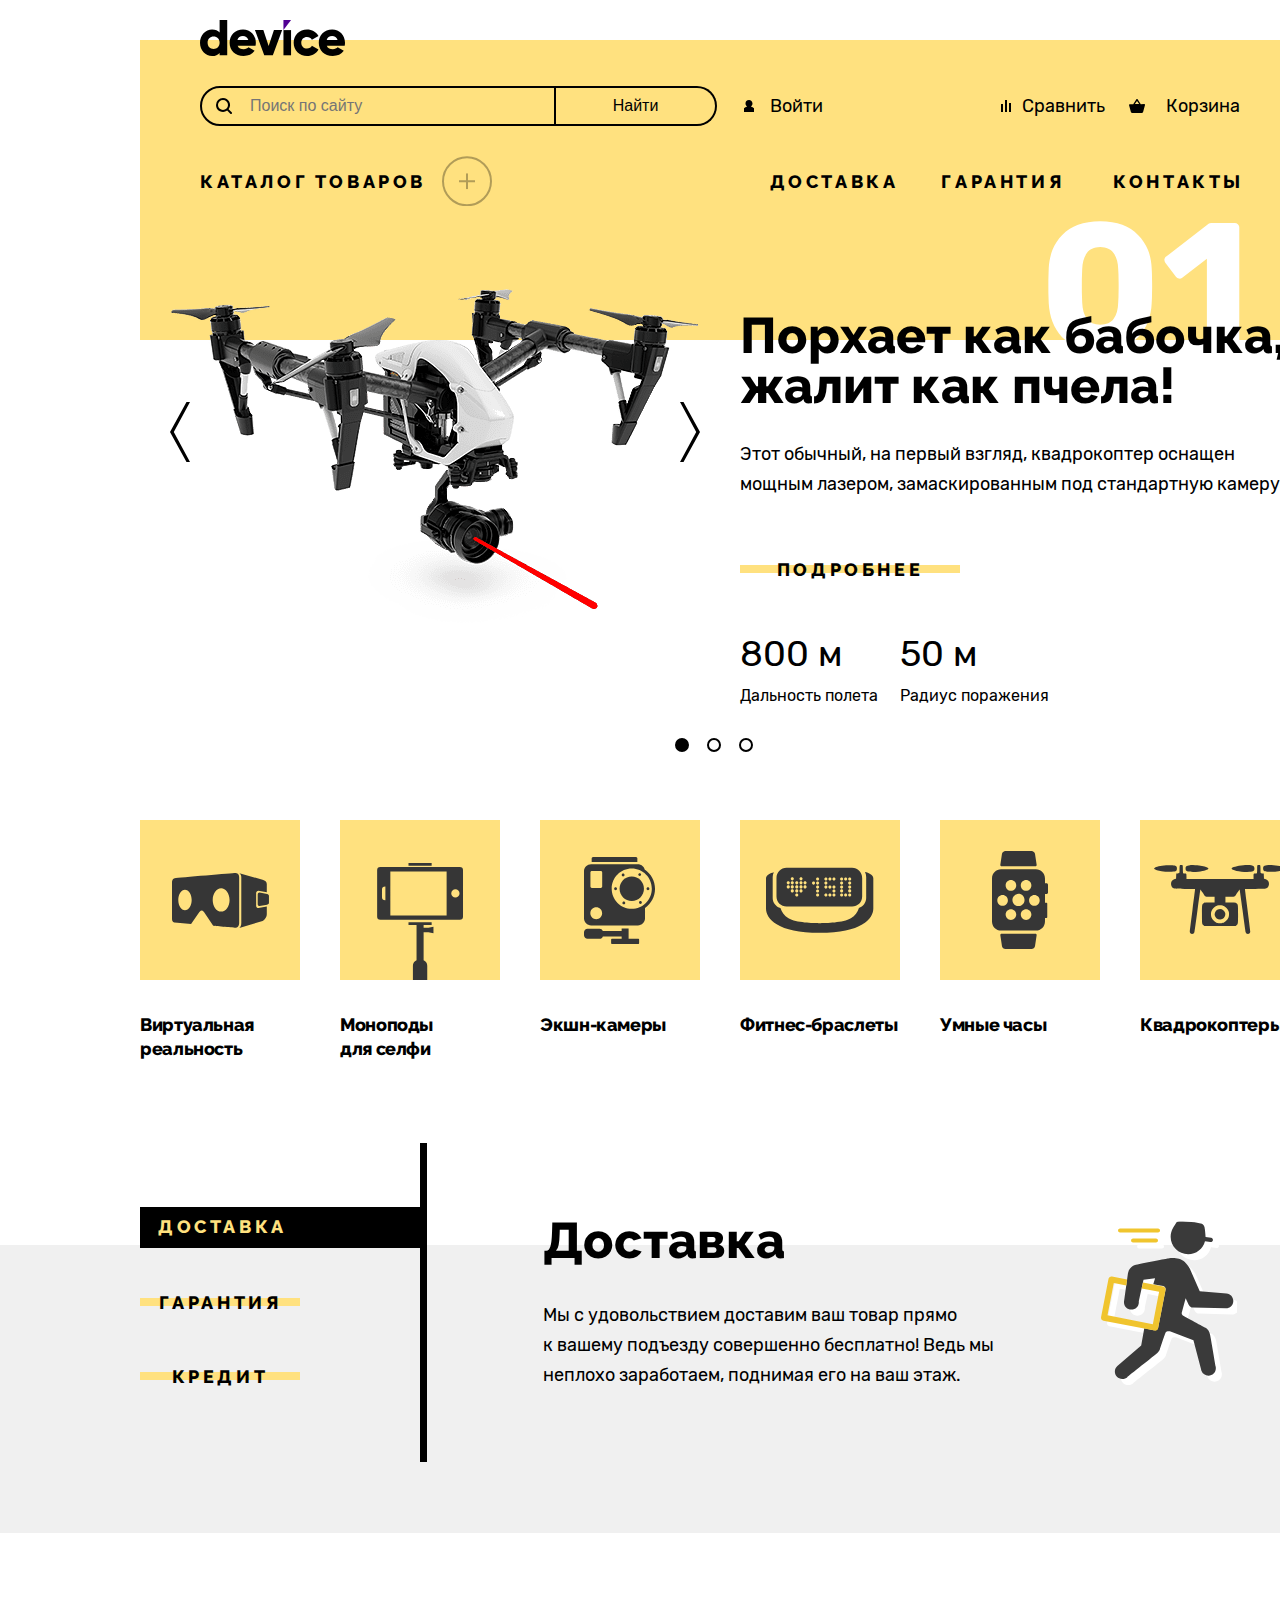
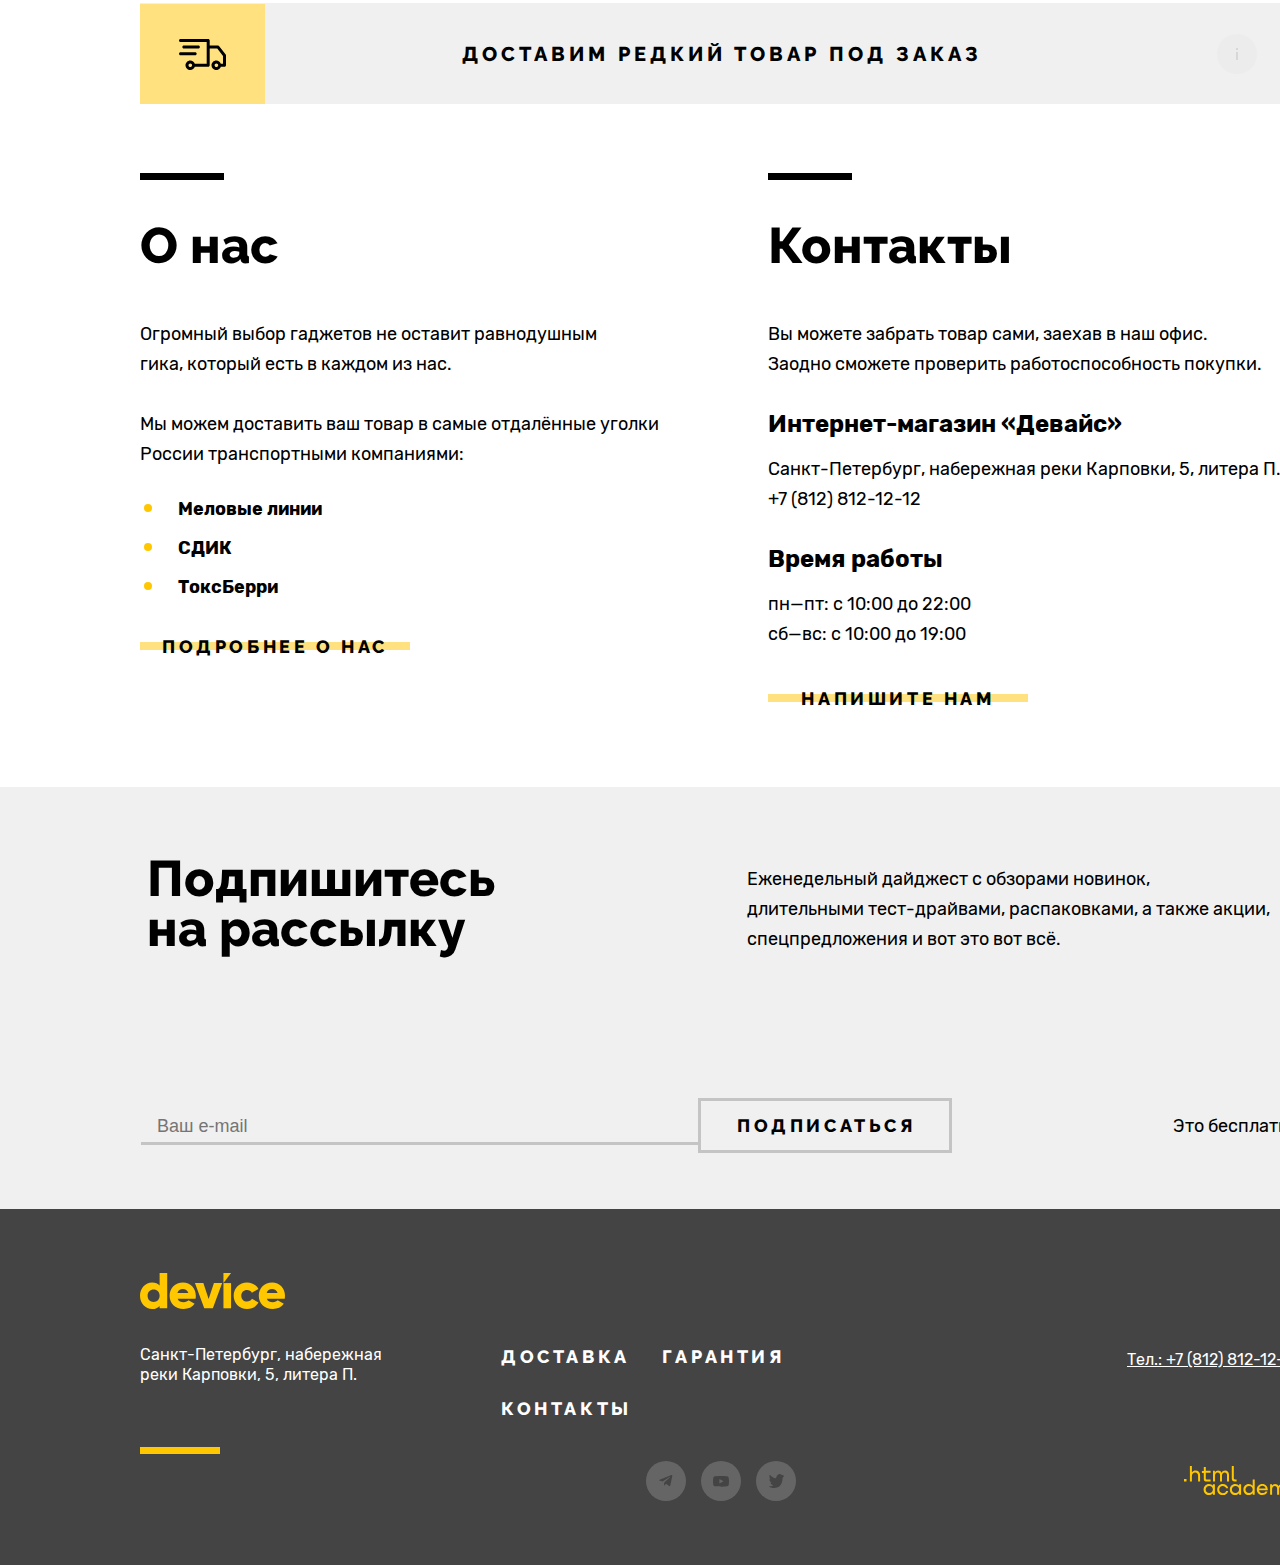
==== index.html @ 4a6344c7 "Update index.html" ====
<!DOCTYPE html>
<html lang="ru">
  <head>
    <meta charset="utf-8">
    <title>Девайс</title>
    <link rel="stylesheet" href="styles/styles.css">
    <link rel="icon" href="favicon.ico">
    <link rel="icon" type="image/png" href="images/favicon.png">
  </head>
  <body>
    <header class="page-header">
      <h1 class="visually-hidden" id="index">Магазин "Девайс"</h1>
      <a class="logo-header" href="#">
        <img src="images/header/logo.svg" width="145" height="36" alt="Логотип Магазина Девайс.">
      </a>
      <div class="navigation-container">
        <h2 class="visually-hidden">Поиск по сайту и навигация</h2>
        <div class="form-navigation">
          <form class="form-search" action="https://echo.htmlacademy.ru/courses" method="get">
            <div class="search">
              <Label for="search" class="no-visually">Поиск по сайту</label>
              <input class="search-input" autocomplete="off" type="text" required placeholder="Поиск по сайту" id="search">
              <span></span>
            </div>
            <div class="button-search">
              <button class="search-submit" type="submit" value="Найти">Найти</button>
            </div>
          </form>
          <div class="navigation-user navigation-item-login navigation-list">
            <a class="navigation-link navigation-link-header login" href="#">Войти</a>
            <a class="navigation-link navigation-list no-visually login-user" href="#">Коля Петухов</a>
            <a class="navigation-link navigation-link-header navigation-list no-visually login-go" href="#">Выйти</a>
          </div>
          <ul class="navigation-list">
            <li class="navigation-item">
              <a class="navigation-link navigation-link-header comparison" href="#">Сравнить</a>
            </li>
            <li class="navigation-item popover popover-open">
              <a class="navigation-link navigation-link-header basket" href="#">Корзина</a>
              <span class="visually-hidden">в корзину добавлено 2 товара</span>
              <div class="popover-basket">
                <div class="popover-content">
                  <ol class="product-basket">
                    <li class="product-basket-item ">
                      <a class="product-basket-link" href="#">
                        <img src="images/header/product-1-small.png" alt="Любительская селфи-палка." width="39" height="43">
                        <p class="product-basket-title">Любительская <br> селфи-палка</p>
                      </a>
                        <button class="delete-product-up" type="button">
                        <span class="visually-hidden">Удалить товар</span>
                      </button>
                    </li>
                    <li class="product-basket-item ">
                      <a class="product-basket-link" href="#">
                        <img src="images/header/product-2-small.png" alt="Профессиональная селфи-палка." width="39" height="43">
                        <p class="product-basket-title">Профессиональная <br> селфи-палка</p>
                      </a>
                      <button class="delete-product" type="button">
                        <span class="visually-hidden">Удалить товар</span>
                      </button>
                    </li>
                  </ol>
                  <div class="product-all-basket">
                    <span class="product-basket-title basket-title-product">Товаров: 2</span>
                    <span class="product-basket-title">Сумма: 2000P</span>
                  </div>
                  <a class="open-basket" href="#">Открыть корзину</a>
                </div>
              </div>
            </li>
          </ul>
        </div>
        <nav>
          <ul class="page-navigation">
            <li class="navigation-item navigation-item-catalog">
              <a class="navigation-link link navigation-catalog " href="#">Каталог товаров</a>
              <div class="subcatalog">
                <div class="subcatalog-all">
                  <ul class="subcatalog-list">
                    <li class="subcatalog-item">
                      <a class="subcatalog-link" href="#">Виртуальная реальность</a>
                    </li>
                    <li class="subcatalog-item">
                      <a class="subcatalog-link" href="catalog.html">Моноподы для селфи</a>
                    </li>
                    <li class="subcatalog-item">
                      <a class="subcatalog-link" href="#">Экшн-камеры</a>
                    </li>
                  </ul>
                  <ul class="subcatalog-list">
                    <li class="subcatalog-item">
                      <a class="subcatalog-link" href="#">Фитнес-браслеты</a>
                    </li>
                    <li class="subcatalog-item">
                      <a class="subcatalog-link" href="#">Умные часы</a>
                    </li>
                  </ul>
                  <ul class="subcatalog-list">
                    <li class="subcatalog-item">
                      <a class="subcatalog-link" href="#">Квадрокоптеры</a>
                    </li>
                  </ul>
                </div>
              </div>
              <li class="navigation-item navigation-delivery">
                <a class="navigation-link link navigation-link-header" href="#">Доставка</a>
              </li>
              <li class="navigation-item navigation-guarantee">
                <a class="navigation-link link navigation-link-header" href="#">Гарантия</a>
              </li>
              <li class="navigation-item navigation-cotacts">
                <a class="navigation-link link navigation-link-header" href="#">Контакты</a>
              </li>
          </ul>
        </nav>
      </div>
    </header>
    <main class="main-index">
      <section class="main-slogan-conteiner">
        <h2 class="visually-hidden">Промотовары</h2>
        <div class="slider-slogan-container">
          <div class="slider-container">
            <img class="slider-image" src="images/main/png/slider-1.png" width="560" height="560" alt="Квадрокоптер.">
            <button class="slider-button slider-prev" type="button">
              <span class="visually-hidden">Кнопка назад</span>
            </button>
            <button class="slider-button slider-next" type="button">
              <span class="visually-hidden">Кнопка вперед</span>
            </button>
            <img class="slider-number" src="images/main/svg/slider-number-kvadrocopter.svg" width="250" height="135" alt="Слайдер номер 01.">
          </div>
          <div class="slogan-conteiner">
            <p class="slogan">Порхает как бабочка, жалит как пчела!</p>
            <p class="slogan-desc">
              Этот обычный, на первый взгляд,
              квадрокоптер оснащен мощным лазером,
              замаскированным под стандартную камеру.
            </p>
            <a class="navigation-link link link-slogan" href="#">Подробнее</a>
            <dl class=" table table-kvadrocopter">
              <dt class="promo-value-max">800 м</dt>
              <dd class="promo-desc-max">Дальность полета</dd>
              <dt class="promo-value">50 м</dt>
              <dd class="promo-desc">Радиус поражения</dd>
            </dl>
          </div>
        </div>
        <div class="slider-slogan-container slider-slogan-no-active">
          <div class="slider-container">
            <img class="slider" src="images/main/png/slider-2.png" width="560" height="560" alt="Фитнес-браслет.">
            <button class="slider-button slider-prev" type="button">
              <span class="visually-hidden ">Кнопка назад</span>
            </button>
            <button class="slider-button slider-next" type="button">
              <span class="visually-hidden ">Кнопка вперед</span>
            </button>
            <img class="slider-number" src="images/main/svg/slider-number-fitnes.svg" width="250" height="135" alt="Слайдер номер 02.">
          </div>
          <div class="slogan-conteiner">
            <p class="slogan">Худеем правильно!</p>
            <p class="slogan-desc">
              Мотивирующие фитнес-браслеты помогут найти в себе силы
              не пропускать занятия и соблюдать диету.
            </p>
            <a class="navigation-link link link-slogan" href="#" >Подробнее</a>
            <dl class=" table table-fitness">
              <dt class="promo-value">48 часов</dt>
              <dd class="promo-desc">Без подзарядки</dd>
            </dl>
          </div>
        </div>
        <div class="slider-slogan-container slider-slogan-no-active">
          <div class="slider-container">
            <img class="slider" src="images/main/png/slider-3.png" width="560" height="560" alt="Палка для селфи.">
            <button class="slider-button slider-prev" type="button">
              <span class="visually-hidden ">Кнопка назад</span>
            </button>
            <button class="slider-button slider-next" type="button">
              <span class="visually-hidden ">Кнопка вперед</span>
            </button>
            <img class="slider-number" src="images/main/svg/slider-number-monopad.svg" width="250" height="135" alt="Слайдер номер 03.">
          </div>
          <div class="slogan-conteiner">
            <p class="slogan">Делай селфи,как Бен Стиллер!</p>
            <p class="slogan-desc">
              Самая длинная палка для селфи доступна в нашем магазине.
              Восемь (Восемь, Карл!) метров длиной и весом всего 5 кг.
            </p>
            <a class="navigation-link link link-slogan" href="">Подробнее</a>
            <dl class=" table table-monopad">
              <dt class="promo-value-metr">8,5 м</dt>
              <dd class="promo-desc-metr">Длина палки</dd>
              <dt class="promo-value">5 кг</dt>
              <dd class="promo-desc">Вес палки</dd>
              <dt class="promo-value-karbon">Карбон</dt>
              <dd class="promo-desc-karbon">Материал</dd>
            </dl>
          </div>
        </div>
        <ol class="slider-pagination">
          <li class="slider-pagination-item">
            <button class="slider-pagination-link link-slogan-active" type="button">
              <span class="visually-hidden">Слайдер-1</span>
            </button>
          </li>
          <li class="slider-pagination-item">
            <button class="slider-pagination-link" type="button">
              <span class="visually-hidden">Слайдер-2</span>
            </button>
          </li>
          <li class="slider-pagination-item">
            <button class="slider-pagination-link" type="button">
              <span class="visually-hidden">Слайдер-3</span>
            </button>
          </li>
        </ol>
      </section>
      <section class="gadjets container">
        <h2 class="visually-hidden">Гаджеты</h2>
        <ul class="menu-gadjets">
          <li class="navigation-item-gadjets">
            <a class="navigation-link-gadjets" href="#">Виртуальная реальность</a>
          </li>
          <li class="navigation-item-gadjets">
            <a class="navigation-link-gadjets monopods" href="catalog.html">Моноподы <br> для селфи</a>
          </li>
          <li class="navigation-item-gadjets">
            <a class="navigation-link-gadjets action" href="#">Экшн-камеры</a>
          </li>
          <li class="navigation-item-gadjets">
            <a class="navigation-link-gadjets fitness" href="#">Фитнес-браслеты</a>
          </li>
          <li class="navigation-item-gadjets">
            <a class="navigation-link-gadjets smart" href="#">Умные часы</a>
          </li>
          <li class="navigation-item-gadjets">
            <a class="navigation-link-gadjets quadrocopters" href="#">Квадрокоптеры</a>
          </li>
        </ul>
      </section>
      <section class="service">
        <h2 class="visually-hidden">Сервис</h2>
        <div class="service-container container">
          <ul class="service-container-wrapper">
            <li class="navigation-item">
              <a class="navigation-link link-delivery link-active" href="#">Доставка</a>
            </li>
            <li class="navigation-item">
              <a class="navigation-link link link-guarantee link-no-active" href="#">Гарантия</a>
            </li>
            <li class="navigation-item">
              <a class="navigation-link link link-no-active" href="#">Кредит</a>
            </li>
          </ul>
          <div class="subtitle-delivery-container">
            <h3 class="subtitle subtitle-delivery">Доставка</h3>
            <p class="delivery">
              Мы с удовольствием доставим ваш товар прямо <br>
              к вашему подъезду совершенно бесплатно! Ведь
              мы неплохо заработаем, поднимая его на ваш этаж.
            </p>
          </div>
          <div class="subtitle-delivery-container visually-hidden">
            <h3 class="subtitle subtitle-delivery">Гарантия</h3>
            <p class="guarantee">
              Если из-за возгорания купленного у нас товара у вас <br>
              сгорит дом — не переживайте, мы выдадим вам новый <br>
              Товар, не дом, конечно же.
            </p>
          </div>
          <div class="subtitle-delivery-container visually-hidden">
            <h3 class="subtitle subtitle-delivery">Кредит</h3>
            <p class="credit">
              Залезть в долговую яму стало проще! Кредитные <br>
              консультанты подберут для вас наиболее выгодные <br>
              условия кредита. Выгодные для банка, разумеется.
            </p>
          </div>
        </div>
      </section>
      <div class="container-delivery">
        <a class="navigation-link navigation-link-rare" href="#">
          <span class="link rare">Доставим редкий товар под заказ</span>
        </a>
      </div>
      <div class="about-contacts-conteiner container">
        <h2 class="visually-hidden">Контактная информация</h2>
        <section class="about">
          <h3 class="subtitle subtitle-about-us">О нас</h3>
          <p class="subtitle-about-us-more">
            Огромный выбор гаджетов не оставит равнодушным <br> гика, который есть в
            каждом из нас.
          </p>
          <p class="subtitle-about-us-more-more">
            Мы можем доставить ваш товар в самые отдалённые уголки России
            транспортными компаниями:
          </p>
          <ul class="company">
            <li class="navigation-item subject">Меловые линии</li>
            <li class="navigation-item subject">СДИК</li>
            <li class="navigation-item subject">ТоксБерри</li>
          </ul>
          <a class="navigation-link link about-us" href="#">Подробнее о нас</a>
        </section>
        <section class="contacts">
          <h3 class="subtitle subtitle-contacts">Контакты</h3>
          <p>
            Вы можете забрать товар сами, заехав в наш офис. <br>Заодно сможете
            проверить работоспособность покупки.
          </p>
          <p class="subject-buy">Интернет-магазин «Девайс»</p>
          <p class="adress">Санкт-Петербург, набережная реки Карповки, 5, литера П.</p>
          <p class="phone-contacts">+7 (812) 812-12-12</p>
          <p class="subject-time">Время работы</p>
          <p class="time">
            пн—пт: с 10:00 до 22:00<br>
            сб—вс: с 10:00 до 19:00
          </p>
          <a class="navigation-link link write-me" href="#">Напишите нам</a>
        </section>
      </div>
      <div class="subscription-container">
        <h2 class="visually-hidden">Подписка на рассылку</h2>
        <section class="subscription-wrapper">
          <div class="subscription">
            <h2 class="subtitle subtitle-subscription">Подпишитесь на рассылку</h2>
            <p class="text">
              Еженедельный дайджест с обзорами новинок, <br> длительными тест-драйвами,
              распаковками, а также акции, спецпредложения и вот это вот всё.
            </p>
          </div>
          <form class="form-subscription" action="https://echo.htmlacademy.ru/courses" method="get">
            <label for="newsletter-email">
              <input class="user-email" type="email"  name="email" placeholder="Ваш e-mail" autocomplete="off" required id="newsletter-email">
            </label>
            <button class="submit link" type="submit">Подписаться</button>
            <span class="ok">Это бесплатно</span>
          </form>
        </section>
      </div>
    </main>
    <footer class="page-footer">
      <div class="footer-container">
        <h2 class="visually-hidden">Контактная информация и социальные сети</h2>
        <a class="logo-footer" href="index.html">
          <img src="images/footer/logo-footer.svg" width="145" height="36" alt="Магазин Девайс.">
        </a>
        <p class="address-text">Санкт-Петербург, набережная <br> реки Карповки, 5, литера П.</p>
        <ul class="footer-navigation">
          <li class="navigation-item">
            <a class="navigation-link link link-footer" href="#">Доставка</a>
          </li>
          <li class="navigation-item">
            <a class="navigation-link link link-footer" href="#">Гарантия</a>
          </li>
          <li class="navigation-item">
            <a class="navigation-link link link-footer" href="#">Контакты</a>
          </li>
        </ul>
        <div class="socials">
          <h3 class="visually-hidden">Социальные сети</h3>
          <a class="telegram" href="https://t.me/htmlacademy">
            <svg width="14" height="12" viewBox="0 0 14 12" role="img" aria-label="Телеграмм.">
              <path d="M12.4431 0.0735832L0.623071
                      4.63158C-0.183596 4.95558 -0.178929
                      5.40558 0.475071 5.60625L3.50974
                      6.55292L10.5311 2.12292C10.8631
                      1.92092 11.1664 2.02958 10.9171
                      2.25092L5.2284 7.38492H5.22707L5.2284
                      7.38558L5.01907 10.5136C5.32574 10.5136
                      5.46107 10.3729 5.63307 10.2069L7.10707
                      8.77358L10.1731 11.0382C10.7384 11.3496
                      11.1444 11.1896 11.2851 10.5149L13.2977
                      1.02958C13.5037 0.203583 12.9824 -0.170417
                      12.4431 0.0735832Z"/>
            </svg>
          </a>
          <a class="youtube" href="https://www.youtube.com/user/htmlacademyru">
            <svg width="16" height="11" role="img" aria-label="Ютуб.">
              <path d="M15.667 1.675a1.857
                      1.857 0 0 0-.51-.847
                      2.034 2.034 0 0
                      0-.893-.495c-1.252-.33-6.268-.33-6.268-.33a51.083
                      51.083 0 0 0-6.26.314 2.107 2.107 0 0
                      0-.892.506c-.246.238-.425.53-.518.851A19.393
                      19.393 0 0 0 0 5.337C-.008 6.564.101 7.79.326
                      8.999c.091.32.27.611.516.846.248.236.556.406.894.496
                      1.27.329 6.26.329 6.26.329
                      2.094.024 4.188-.08
                      6.268-.313.335-.087.642-.257.892-.495.244-.23.42-.524.51-.847.23-1.207.342-2.434.334-3.663a17.72
                      17.72 0 0 0-.333-3.678ZM6.402 7.619V3.055l4.173
                      2.282L6.402 7.62Z" />
            </svg>
          </a>
          <a class="twitter" href="https://twitter.com/htmlacademy_ru">
            <svg width="15" height="15" viewBox="0 0 15 15" role="img" aria-label="Твиттер.">
              <path d="M9.7 0.155143C11.2 -0.344857
                      12.3 0.455143 12.9 1.25514C13.4
                      1.05514 14 0.855143 14.6 0.655143C14.6
                      1.45514 14.1 2.05514 13.8 2.25514C14.5
                      2.45514 15 1.85514 15 1.85514C14.9 2.75514
                      14.1 3.55514 13.6 3.75514C13.4 10.0551 10.8
                      14.1551 4.7 14.0551C4.2 14.0551 4.8 14.0551
                      4.3 14.0551C4 14.0551 0.6 13.6551 0
                      12.2551C2 12.4551 3.4 11.8551 4.1
                      11.1551C3.3 10.8551 1.7 10.7551 1.5
                      8.35514C1.8 8.55514 2 8.65514 2.6
                      8.55514C1.5 7.75514 0.3 7.05514 0.4
                      5.05514C0.7 5.35514 1.3 5.55514 1.6
                      5.45514C1 5.25514 -0.2 2.35514 0.8
                      0.855143C2.4 2.55514 4.1 4.25514 7.1
                      4.35514C7.3 2.25514 8.1 0.855143 9.7 0.155143Z"/>
            </svg>
          </a>
        </div>
        <a class="phone" href="+78128121212">Тел.: +7 (812) 812-12-12</a>
        <a class="htmlacademy-link" href="https://htmlacademy.ru">
          <svg class="footer-htmlacademy" width="115" height="33" role="img" aria-label="Сайт htmlacademy.">
            <path d="M0 12.9v2.6h2.5v-2.6H0ZM11.6
                                  4.5c-1.6 0-2.8.7-3.6 1.7h-.1V0h-2v15.5h2v-5.3c0-2.1 1.3-3.6 3.3-3.6 1.8 0
                                  2.9 1.4 2.9 3.2v5.7h2V9.4c.1-3-1.8-4.9-4.5-4.9ZM26.6
                                  4.8h-4.8V1.1h-2v3.8h-1.9v2h1.9v6c0 1.7 1 2.7 2.7 2.7h4.1v-2h-3.7c-.7 0-1.1-.4-1.1-1.1V6.8h4.8v-2ZM41.1
                                  4.6c-1.6 0-2.9.8-3.5
                                  2.1h-.1c-.6-1.2-1.8-2.1-3.4-2.1-1.4 0-2.5.8-3.1 1.8h-.1V4.8H29v10.6h2V10c0-2 1-3.5 2.6-3.5 1.5 0
                                  2.4 1 2.4 2.6v6.3h2V9.8c0-2.4 1.4-3.3 2.6-3.3 1.5 0 2.4 1 2.4
                                  2.6v6.3h2V8.9c.1-2.5-1.4-4.3-3.9-4.3ZM47.8 12.7c0 1.7
                                  1 2.7 2.8 2.7h2v-2h-1.7c-.7 0-1.1-.4-1.1-1.1V0h-2v12.7ZM28.9
                                  19.7c-.9-1.1-2.2-1.8-3.9-1.8-3.1 0-5.4 2.3-5.4 5.6s2.3 5.6
                                  5.4 5.6c1.8 0 3-.8 3.8-1.9h.1v1.6h2V18.2h-2v1.5Zm-3.6 7.4c-2.2 0-3.6-1.6-3.6-3.6s1.4-3.6
                                  3.6-3.6 3.6 1.6 3.6 3.6c0 1.9-1.4 3.6-3.6 3.6ZM44.2
                                  22c-.5-2.4-2.6-4.1-5.4-4.1-3.4 0-5.6 2.5-5.6 5.6 0 3.1 2.2
                                  5.6 5.6 5.6 2.8 0 4.9-1.8 5.4-4.2h-2.1c-.4 1.3-1.7 2.3-3.3
                                  2.3-2.2 0-3.6-1.6-3.6-3.6s1.4-3.6 3.6-3.6c1.6 0 2.8 1 3.3
                                  2.2h2.1V22ZM55.1
                                  19.7c-.9-1.1-2.2-1.8-3.9-1.8-3.1 0-5.4 2.3-5.4 5.6s2.3 5.6
                                  5.4 5.6c1.8 0
                                  3-.8 3.8-1.9h.1v1.6h2V18.2h-2v1.5Zm-3.6 7.4c-2.2 0-3.6-1.6-3.6-3.6s1.4-3.6 3.6-3.6 3.6 1.6
                                  3.6 3.6c0 1.9-1.5 3.6-3.6 3.6ZM68.7 19.8c-.9-1.1-2.2-1.9-3.9-1.9-3.1 0-5.4 2.3-5.4 5.6s2.2
                                  5.6 5.4 5.6c1.7 0 3-.8
                                  3.8-1.8h.1v1.5h2V13.4h-2v6.4Zm-3.6 7.3c-2.2 0-3.6-1.6-3.6-3.6s1.4-3.6 3.6-3.6 3.6 1.6 3.6
                                  3.6c-.1 2-1.5 3.6-3.6 3.6ZM78.3
                                  17.9c-3.3 0-5.5 2.5-5.5 5.6 0 3
                                  2.1 5.6 5.5 5.6 2.5 0 4.5-1.3 5.2-3.6h-2.1c-.5 1-1.6 1.6-3 1.6-1.9 0-3.3-1.3-3.4-2.9h8.8c.2-3.6-2-6.3-5.5-6.3Zm0 1.9c1.7 0 3 1 3.3 2.6h-6.5c.3-1.5 1.5-2.6 3.2-2.6ZM98.2
                                  17.9c-1.6 0-2.9.8-3.6 2h-.1c-.6-1.2-1.8-2-3.4-2-1.4 0-2.5.7-3.1 1.8v-1.5h-1.9v10.6h2v-5.4c0-2 1-3.4 2.6-3.5 1.5 0 2.4 1 2.4 2.6v6.3h2v-5.6c0-2.4 1.4-3.3 2.6-3.3 1.5 0 2.4
                                  1 2.4 2.6v6.3h2v-6.5c.1-2.6-1.4-4.4-3.9-4.4ZM109.4 27l-3.6-8.9h-2.2l4.8 11.6c-.3.9-.7 1.2-1.7 1.2h-2.5v2h2.5c1.8 0
                                  2.8-.8 3.5-2.6l4.7-12.2h-2.1l-3.4 8.9Z" />
          </svg>
        </a>
      </div>
    </footer>
    <div class="modal-container modal-container-close">
      <h2 class="visually-hidden">Модальное окно для заказа товара</h2>
      <div class="form-user-delivery">
        <button class="modal-close-button" type="button">
          <span class="visually-hidden">Закрыть</span>
        </button>
        <section class="user-content-container">
          <h2 class="modal-title">Доставка под заказ </h2>
          <form action="https://echo.htmlacademy.ru/courses" method="post">
            <div class="user">
              <div class="user-content user-content-svg">
                <label class="user-name" for="user-name">Ваше имя:</label>
                <input class="user-name-input input-error" type="text" id="user-name"
                  placeholder="Введите имя" autocomplete="off" required>
                <span class="user-mail user-error visually-hidden">Забавное у вас имя</span>
                <svg width="13" height="12">
                  <path d="M0 12h13a6.3 6.3 0 0 0-4.7-5.5c1-.6
                                    1.7-1.7 1.7-3C10 1.6 8.4 0 6.5 0A3.5 3.5 0 0 0 3 3.5c0 1.3.7
                                    2.4 1.7 3A6.3 6.3 0 0 0 0 12Z" />
                </svg>
              </div>
              <div class="user-content">
                <label class="user-name" for="user-e-mail">Ваш e-mail:</label>
                <input class="user-mail-input input-error" type="email" id="user-e-mail"
                  placeholder="почта" autocomplete="off" required> <br>
                <span class="user-mail user-error">Забавный у вас адрес</span>
              </div>
              <div class="user-content">
                <label class="user-delivery" for="user-delivery">Что нужно привезти:</label>
                <input class="user-delivery-input input-error" type="text" id="user-delivery"
                  placeholder="В свободной форме" autocomplete="off" required>
              </div>
              <div class="user-content-all">
                <label class="user-title-all" for="button-number">Количество:</label>
                <button class="popover-user-delivery" type="button">
                  <span class="popover-user-delivery-more user-error">
                    Постараемся найти, сколько нужно. Привезём сколько получится по требованиям <br>
                    к провозу багажа.
                  </span>
                </button>
                <div class="user-all-button user-all-button-error">
                  <button class="button-minus" type="button"></button>
                  <input class="button-number" type="number" value="1" required name="button-number" id="buttton-number">
                  <button class="button-plus" type="button"></button>
                </div>
              </div>
            </div>
            <span>
              <button class="button-modal-delivery" type="submit">Отправить</button>
            </span>
          </form>
        </section>
      </div>
    </div>
  </body>
</html>
---- styles/styles.css ----
@font-face {
  font-family: "Rubik";
  font-style: normal;
  font-weight: 400;
  src: url("../fonts/rubik/rubik-400.woff2") format("woff2");
  font-display: swap;
}

@font-face {
  font-family: "Rubik";
  font-style: normal;
  font-weight: 700;
  src: url("../fonts/rubik/rubik-700.woff2") format("woff2");
  font-display: swap;
}

@font-face {
  font-family: "Raleway";
  font-style: normal;
  font-weight: 800;
  src: url("../fonts/raleway/raleway-800.woff2") format("woff2");
  font-display: swap;
}

.visually-hidden {
  position: absolute;
  width: 1px;
  height: 1px;
  margin: -1px;
  border: 0;
  padding: 0;
  white-space: nowrap;
  clip-path: inset(100%);
  clip: rect(0 0 0 0);
  overflow: hidden;
}

html {
  height: 100%;
}

body {
  font-family: "Rubik", sans-serif;
  font-weight: 400;
  font-size: 18px;
  line-height: 30px;
  color: #000000;
  background-color: #ffffff;
  min-width: 1440px;
  margin: 0;
  display: flex;
  flex-direction: column;
  min-height: 100%;
}

/*Стили для indexa*/

.navigation-item,
.catolog-filter-list,
.product-card-group,
.pagination,
.breadcrumbs-list {
  list-style-type: none;
}

.page-header {
  color: #000000;
  width: 1060px;
  margin: 0 auto;
  padding: 20px 40px 134px 60px;
  background-color: #FFE17F;
  background-image: linear-gradient(to bottom, #ffffff 40px, #FFE17F 40px);
}

.page-header-catalog{
  padding-bottom: 20px;
}

.logo-header {
  display: inline-block;
  margin-bottom: 21px;
}

.logo-header:hover {
  opacity: 60%;
}

.logo-header:active {
  opacity: 30%;
}

.logo-header:focus-visible {
  outline: 2px solid #AF4FFF;
  outline-offset: 2px;
}

.form-navigation {
  display: flex;
  align-items: center;
  margin-bottom: 30px;
}

.form-search {
  width: 517px;
  display: flex;
  height: 40px;
  background-color: #FFE17F;
  margin-right: 27px;
  position: relative;
}

.search{
  position: relative;
}

.button-search{
  position: relative;
}

.search::before {
  content: "";
  display: block;
  width: 16px;
  height: 16px;
  background-image: url("../images/header/search.svg");
  position: absolute;
  top: 12px;
  left: 16px;
}

.search-input {
  width: 302px;
  background-color: #FFE17F;
  border-radius: 50px 0 0 50px;
  margin: 0;
  padding-top: 8px;
  padding-bottom: 8px;
  padding-left: 48px;
  font-size: 16px;
  line-height: 20px;
  border: 2px solid #000000;
  outline: none;
}

.search-input:focus-visible + span{
  position: absolute;
  width: 358px;
  height: 42px;
  background-color: 2px solid #AF4FFF;
  top:-3px;
  left:-3px;
  bottom: -3px;
  right: -3px;
  pointer-events: none;
  border: 2px solid #AF4FFF;
  z-index: 1;
}

.search:disabled {
  opacity: 0;
}

.search-submit {
  width: 161px;
  background-color: #FFE17F;
  border-radius: 0 50px 50px 0;
  border: 2px solid #000000;
  padding: 8px 56px;
  font-size: 16px;
  line-height: 20px;
  position: relative;
  outline: none;
  cursor: pointer;
  border-left: none;
}

.search-submit:hover {
  color: #FFFFFF;
  background-color: #000000;
}

.search-submit:active {
  color:rgba(220, 220, 220, 0.3)
}

.search-submit::before {
  position: absolute;
  content: "";
  display: none;
  width: 168px;
  height: 42px;
  top: -3px;
  left: -3px;
  bottom: -2px;
  right: -2px;
  pointer-events: none;
  border: 2px solid #AF4FFF;
  color: #ffffff;
}

.search-submit:focus-visible::before {
  position: absolute;
  width: 168px;
  height: 42px;
  top: -3px;
  left: -3px;
  bottom: -2px;
  right: -2px;
  pointer-events: none;
  outline: 2px solid #AF4FFF;
  border: none;
  color: #ffffff;
  display: block;
}

.search-submit:disabled {
  opacity: 30%;
}

.navigation-user {
  display: flex;
  flex-wrap: wrap;
  margin: 0;
  padding: 0;
  width: 230px;
  align-items: center;
  min-height: 30px;
  justify-content: space-between;
  margin-right: 27px;
}

.navigation-link-header:hover {
  opacity: 60%;
}

.navigation-link-header:active {
  opacity: 30%;
}

.navigation-link-header.navigation-link.link {
  border: 2px solid #08000000;
}

.navigation-link-header.navigation-link.link:hover {
  opacity: 60%;
}

.navigation-link-header.navigation-link.link:active{
  border-bottom: 2px solid #000000;
  opacity: 30%;
}

.navigation-link-header:focus-visible {
  outline: 2px solid #AF4FFF;
  outline-offset: 2px;
}

.navigation-list{
  margin: 0;
  display: flex;
  padding: 0;
  margin-right: auto;
}

.login {
  position: relative;
  min-height: 30px;
  display: flex;
  align-items: center;
  gap: 13px;
  padding-left: 26px;
}

.login::before {
  content: "";
  display: block;
  width: 10px;
  height: 12px;
  background-color: #FFE17F;
  background-image: url("../images/header/man.svg");
  background-repeat: no-repeat;
  background-position: 50% 50%;
  position: absolute;
  top: 9px;
  bottom: 9px;
  left: 0;
}

.login-user{
  position: relative;
  display: flex;
  align-items: center;
  justify-content: space-between;
  min-height: 30px;
  gap: 13px;
  padding-left: 26px;
}

.login-user::before {
  content: "";
  display: block;
  width: 13px;
  height: 12px;
  background-color: #FFE17F;
  background-image: url("../images/header/man.svg");
  background-repeat: no-repeat;
  background-position: 50% 50%;
  position: absolute;
  top: 9px;
  bottom: 9px;
  left: 0;
}

.login-go {
  opacity: 30%;
  display: block;
}

.comparison {
  position: relative;
  min-height: 30px;
  display: flex;
  align-items: center;
  padding-left: 22px;
  margin-right: 17px;
}

.comparison::before {
  content: "";
  display: block;
  width: 13px;
  height: 12px;
  background-color: #FFE17F;
  background-image: url("../images/header/comparison.svg");
  background-repeat: no-repeat;
  background-position: 50% 50%;
  position: absolute;
  top: 9px;
  bottom: 9px;
  left: 0;
}

.basket {
  position: relative;
  min-height: 30px;
  display: flex;
  align-items: center;
  padding-left: 44px;
  padding-right: 6px;
  margin-right: -11px;
}

.basket::before {
  content: "";
  display: block;
  width: 31px;
  height: 21px;
  background-color: #FFE17F;
  background-image: url("../images/header/basket.svg");
  background-repeat: no-repeat;
  background-position: 50% 50%;
  position: absolute;
  top:4px;
  bottom: 10px;
  left: 0;
}

.popover:active .popover-basket{
  display: block;
}

.popover:focus-within .popover-basket {
  display: block;
}

.popover {
  position: relative;
}

.popover-basket{
  width: 320px;
  font-family: "Rubik", sens-serif;
  color: #ffffff;
  background-color: #000000;
  min-height: 180px;
  right: -78px;
  box-sizing: border-box;
  z-index: 2;
  position: absolute;
  display: none;
}

.popover-content::before {
  background-image: url("../images/header/popover-basket-up.svg");
  background-repeat: no-repeat;
  width: 14px;
  height: 6px;
  content: "";
  top:-6px;
  right: 150px;
  display: block;
  position: absolute;
}

.delete-product-up{
  position: absolute;
  width: 14px;
  height: 16px;
  top: 25px;
  right: 25px;
  background-image: url("../images/header/basket-item-delete.svg");
  background-repeat: no-repeat;
  background-color: #000000;
  outline: none;
  border: none;
}

.delete-product {
  position: absolute;
  width: 14px;
  height: 16px;
  top: 25px;
  right: 25px;
  background-image: url("../images/header/basket-item-delete.svg");
  background-repeat: no-repeat;
  background-color: #000000;
  outline: none;
  border: none;
}

.delete-product-up:focus-visible::before {
  position: absolute;
  display: block;
  content: "";
  width: 14px;
  height: 14px;
  outline: 2px solid #AF4FFF;
  z-index: 1;
  top:-1px;
  right: 1px;
  border: none;
}

.delete-product:focus-visible::before {
  position: absolute;
  display: block;
  content: "";
  width: 14px;
  height: 14px;
  border: 2px solid #AF4FFF;
  z-index: 1;
  top: -3px;
  right: 0;
  outline: none;
}

.popover-content{
  height: 100%;
  padding: 0;
  position: relative;
}

.product-basket{
  list-style: none;
  padding: 0;
}

.product-basket-item {
  display: flex;
  align-items: start;
  padding: 20px;
  margin: 0;
  position: relative;
  cursor: pointer;
}

.product-basket-link{
  color: #ffffff;
  text-decoration: none;
  position: relative;
}

.product-basket-link:hover {
  opacity: 60%;
}

.product-basket-link:active {
  opacity: 30%;
}

.product-basket-link:focus-visible{
  outline: 2px solid #AF4FFF;
}

.product-basket-title {
  padding: 0;
  margin: 0;
  margin-left: 23px;
  line-height: 20px;
  font-size: 16px;
}

.basket-title-product{
  margin: 0;
}

.product-all-basket{
  background-color: #1A1A1A;
  display: flex;
  justify-content: space-between;
  padding: 20px;
  align-items: center;
  margin: 0;
}

.open-basket{
  width: 190px;
  text-transform: uppercase;
  font-family: "Raleway",sens-serif;
  font-weight: 800;
  font-size: 18px;
  line-height: 21px;
  padding: 14px 45px;
  margin: 20px;
  cursor: pointer;
  background-color: #ffffff;
  color: #000000;
}

.open-basket:hover {
  background-color: #FFE17F;
  border: none;
}

.open-basket:active {
  color: rgba(0, 0, 0,0.3);
  background-color:rgba(255, 225, 127, 1);
  border:none
}

.open-basket:focus-visible {
  background-color: #FFFFFF;
  outline: 2px solid #AF4FFF;
  border: none;
}

.open-basket:disabled {
  background-color: #ffffff;
  color: rgba(192, 191, 191, 0.9);
}

.link {
  letter-spacing: 0.2em;
  height: 20px;
}

.page-navigation {
  display: flex;
  margin: 0;
  padding: 0;
  flex-wrap: wrap;
  min-height: 21px;
  align-items: center;
}

.navigation-catalog {
  padding-right: 19px;
  padding-top: 15px;
  padding-bottom: 15px;
  cursor: pointer;
  outline: none ;
}

navigation-item-catalog:active .subcatalog {
  display: block;
}

.navigation-catalog::before {
  content: "";
  display: block;
  width: 50px;
  height: 50px;
  background-image: url("../images/header/catalog-close.svg");
  background-repeat: no-repeat;
  background-position: 50% 50%;
  position: absolute;
  right: 0;
  top: 0;
  opacity: 30%;
}

.navigation-catalog::after{
  display:none;
  position: absolute;
  content: "";
  width: 300px;
  height: 50px;
  outline: 2px solid #AF4FFF;
  outline-offset: 2px;
}

.navigation-catalog:focus-visible:after {
  display: block;
  content: "";
  width: 300px;
  height: 50px;
  outline-offset: 2px;
}

.navigation-catalog:hover::before {
  opacity: 99%;
}

.navigation-catalog:active::before {
  content: "";
  display: block;
  width: 50px;
  height: 50px;
  background-image: url("../images/header/catalog-open.svg");
  background-repeat: no-repeat;
  background-position: 50% 50%;
  position: absolute;
  right: 0;
  top: 0;
  opacity: 30%;
}

.navigation-catalog:focus::before {
  content: "";
  display: block;
  width: 50px;
  height: 50px;
  background-image: url("../images/header/catalog-open.svg");
  background-repeat: no-repeat;
  background-position: 50% 50%;
  position: absolute;
  right: 0;
  top: 0;
}

.navigation-item-catalog{
  margin-right: auto;
  z-index: 1;
  position: relative;
  padding-right: 47px;
}

.navigation-item-catalog:focus-within .subcatalog {
  display: block;
}

.subcatalog {
  list-style: non;
  text-decoration: none;
  background-color: #FFE17F;
  width: 1119px;
  z-index: 2;
  display: none;
  position: absolute;
  top: 55px;
  left: -60px;
  padding: 33px 20px 27px;
  min-height: 150px;
}

.subcatalog-all{
  display: flex;
}

.subcatalog-item{
  list-style: none;
  border: 2px solid rgba(0, 0, 0, 0);
}


.subcatalog-link {
  text-decoration: none;
  color: #000000;
  border-bottom: 2px solid #08000000;
  display: inline-block;
}

.subcatalog-link:hover{
  opacity: 60%;
}

.subcatalog-link:active {
  opacity: 30%;
  border-bottom: 2px solid #000000;
}

.subcatalog-link:focus-visible{
  outline: 2px solid #AF4FFF;
}

.navigation-cotacts {
  margin-left: 45px;
  margin-right: 14px;
}

.navigation-guarantee {
  margin-left: 39px;
}

.main-index {
  flex-grow: 1;
}

.main-container {
  margin: 0 auto;
  position: relative;
}

.no-visually {
  display: none;
}

.slider-slogan-container {
  width: 1160px;
  margin: 0 auto;
  display: flex;
  margin-top: -149px;
  margin-bottom: 61px;
  justify-content: space-between;
}

.slider-container {
  position: relative;
}

.slider-prev {
  transform: rotate(180deg);
  left: 30px;
}

.slider-next {
  left: 540px;
}

.slider-number {
  height: 130px;
  right: -569px;
  position: absolute;
  top:30px;
}

.slider-button {
  width: 20px;
  height: 60px;
  background-image: url("../images/main/svg/slider-button.svg");
  padding: 0;
  cursor: pointer;
  border: none;
  background-color: #ffffff;
  position: absolute;
  top: 211px;
}

.slider-button:hover {
  opacity: 60%;
}

.slider-button:active {
  opacity: 30%;
}

.slider-button:focus-visible {
  outline: 2px solid #AF4FFF;
}

.slider-button:disabled {
  opacity: 10%;
}

.slogan-conteiner{
  z-index: 0;
  width: 560px;
  padding-top: 20px;
}

.slogan {
  font-family: "Raleway", sans-serif;
  font-weight: 800;
  font-size: 50px;
  line-height: 50px;
  margin: 0;
  padding-top: 100px;
  margin-bottom: 28px;
}

.slogan-desc {
  margin: 0;
  margin-bottom: 50px;
}

.link-slogan {
  margin-bottom: 50px;
  position: relative;
  width: 220px;
  justify-content: center;
  height: 40px;
  align-items: center;
  border: none;
  outline: none;
  z-index: 1;
  background-color: #ffffff00;
  display: flex;
}

.link-slogan::before {
  position: absolute;
  content: "";
  width: 100%;
  height: 8px;
  top: 16px;
  background-color: #FFE17F;
  right: 0;
  z-index: -1;
}

.link-slogan:hover {
  background-color: #FFE17F;
  height: 40px;
}

.link-slogan:active::before {
  background-color: #FFC700;
  height: 40px;
  width: 100%;
  top: 0;
}

.link-slogan:focus-visible {
  outline: 2px solid #AF4FFF;
}

.link-slogan:disabled {
  opacity: 30%;
}

.table {
  display: grid;
  grid-template-columns: 160px 150px;
  row-gap: 12px;
  margin: 0;
  margin-bottom: 26px;
}

.table-kvadrocopter .promo-value-max{
  grid-row: 1/2;
  grid-column: 1/2;
}

.table-kvadrocopter .promo-value {
  grid-row: 1/2;
  grid-column: 2/3;
}

.table-kvadrocopter .promo-desc-max {
  grid-row: 2/3;
  grid-column: 1/2;
}

.table-kvadrocopter .promo-desc {
  grid-row: 2/3;
  grid-column: 2/3;
}

.table-fitness .promo-value {
  grid-row: 1/2;
  grid-column: 1/2;
}

.table-fitness .promo-desc {
  grid-row: 2/3;
  grid-column: 1/2;
}

.table-monopad .promo-value-metr {
  grid-row: 1/2;
  grid-column: 1/2;
}

.table-monopad .promo-value {
  grid-row: 1/2;
  grid-column: 2/3;
}

.table-monopad .promo-desc-metr {
  grid-row: 2/3;
  grid-column: 1/2;
}

.table-monopad .promo-desc {
  grid-row: 2/3;
  grid-column: 2/3;
}

.promo-value-karbon {
  grid-row: 1/2;
  grid-column: 3/4;
}

.promo-desc-karbon {
  grid-row: 2/3;
  grid-column: 3/4;
}

.promo-value-max,
.promo-value,
.promo-value-metr,
.promo-value-karbon {
  font-size: 36px;
  line-height: 30px;
  margin: 0;
}

.promo-desc-max,
.promo-desc,
.promo-desc-metr,
.promo-desc-karbon {
  margin: 0;
  font-size: 16px;
}

.navigation-link {
  font-family: "Raleway", sans-serif;
  line-height: 21px;
  font-size: 18px;
  font-weight: 800;
  color: inherit;
  text-decoration: none;
  text-transform: uppercase;

}

.navigation-list .navigation-link {
  font-family: "Rubik", sans-serif;
  font-weight: 400;
  text-transform: none;
}

.slider-pagination {
  display: flex;
  flex-wrap: wrap;
  list-style: none;
  justify-content: center;
  padding: 0;
  margin: 0;
  border: #08000000;
  margin-top: -86px;
  margin-bottom:65px;
  margin-left: auto;
  margin-right: auto;
}

.slider-pagination-item {
  display: flex;
}

.slider-pagination-link {
  position: relative;
  width: 20px;
  height: 20px;
  padding: 0;
  cursor: pointer;
  margin: 0;
  margin-right: 12px;
  border: #000000;
  background-color: #ffffff;
}

.slider-pagination-link::before {
  position: absolute;
  border-radius: 50%;
  content: "";
  background-color: #fcfcfc;
  width: 10px;
  height: 10px;
  top: 3px;
  right: 3px;
  border: 2px solid #000000;
}

.slider-pagination-link:hover {
  opacity: 60%;
}

.slider-pagination-link:active {
  opacity: 30%;
}

.slider-pagination-link:focus-visible {
  outline: 2px solid #AF4FFF;
}

.slider-pagination-link:disabled {
  opacity: 10%;
}

.link-slogan-active{
  position: relative;
  border: #08000000;
}

.link-slogan-active::before {
  position: absolute;
  border-radius: 50%;
  content:"";
  background-color: #000000;
  width: 10px;
  height: 10px;
  top:3px;
  right: 3px;
}

.search-submit:focus-visible + span {
  position: absolute;
  width: 163px;
  height: 42px;
  background-color: 2px solid #AF4FFF;
  top: -3px;
  left: -2px;
  bottom: -2px;
  right: -3px;
  pointer-events: none;
  border: 2px solid #AF4FFF;
}

.slider-slogan-no-active {
  display: none;
}

.gadjets {
  font-size: 18px;
  line-height: 24px;
}

.menu-gadjets {
  width: 1160px;
  margin: 0 auto;
  display: flex;
  flex-wrap: wrap;
  list-style: none;
  font-weight: 700;
  letter-spacing: -0.02em;
  line-height: 20px;
  gap: 40px;
  padding: 0;
  margin-bottom: 82px;
}

.navigation-link-gadjets {
  color: #000000;
  text-decoration: none;
  position: relative;
  display: block;
  font-family: "Raleway", sans serif;
  line-height: 24px;
  font-weight: 800;
  width: 160px;
}

.navigation-link-gadjets::before {
  content: "";
  display: block;
  width: 160px;
  height: 160px;
  background-color: #FFE17F;
  background-image: url("../images/main/svg/virtual-reality.svg");
  background-repeat: no-repeat;
  background-position: 50% 50%;
  margin-bottom: 33px;
}

.navigation-link-gadjets:hover::before {
  background-color: #FFC700;
}

.navigation-link-gadjets:active::before {
  background-color: #FFE17F;
}

.navigation-link-gadjets:active {
  opacity: 60%;
}


.navigation-link-gadjets:focus-visible {
  outline: 2px solid #AF4FFF;
}

.monopods::before {
  content: "";
  display: block;
  width: 160px;
  height: 160px;
  background-color: #FFE17F;
  background-image: url("../images/main/svg/monopods.svg");
  background-repeat: no-repeat;
  background-position: 50% 100%;
  margin-bottom: 33px;
}

.action::before {
  content: "";
  display: block;
  width: 160px;
  height: 160px;
  background-color: #FFE17F;
  background-image: url("../images/main/svg/action-camers.svg");
  background-repeat: no-repeat;
  background-position: 50% 50%;
  margin-bottom: 33px;
}

.fitness::before {
  content: "";
  display: block;
  width: 160px;
  height: 160px;
  background-color: #FFE17F;
  background-image: url("../images/main/svg/fitness-bracelets.svg");
  background-repeat: no-repeat;
  background-position: 50% 50%;
  margin-bottom: 33px;
}

.smart::before {
  content: "";
  display: block;
  width: 160px;
  height: 160px;
  background-color: #FFE17F;
  background-image: url("../images/main/svg/smart-watch.svg");
  background-repeat: no-repeat;
  background-position: 50% 50%;
  margin-bottom: 33px;
}

.quadrocopters::before {
  content: "";
  display: block;
  width: 160px;
  height: 160px;
  background-color: #FFE17F;
  background-image: url("../images/main/svg/quadrocopters.svg");
  background-repeat: no-repeat;
  background-position: 50% 50%;
  margin-bottom: 33px;
}

.container-delivery {
  width: 1160px;
  margin: 0 auto;
  align-items: center;
  margin-bottom: 117px;
  outline: none;
}

.link-rare{
  outline: none;
}

.link-rare:focus-visible {
  outline: 2px solid #AF4FFF;
}


/* Сервис*/

.service {
  margin-bottom: 70px;
  background-color: #f0f0f0;
  background-image: linear-gradient(to bottom, #ffffff 102px, #f0f0f0 102px);
  z-index: -2;
  padding-bottom: 137px;
}

.service-container {
  margin: 0 auto;
  display: flex;
}

.service-container-wrapper {
  padding: 0;
  margin: 0;
  margin-right: 118px;
  padding-top: 64px;
  position: relative;
  letter-spacing: 0.2em;
}

.service-container-wrapper::before {
  content: "";
  display: block;
  width: 7px;
  height: 319px;
  background-color: #000000;
  background-repeat: no-repeat;
  position: absolute;
  left: 280px;
  top: 0;
}

.link-delivery,
.link-guarantee {
  margin-bottom: 34px;
}

.link-active {
  width: 267px;
  color: #FFE17F;
  background-color: #000000;
  align-items: center;
  padding-top: 9px;
  padding-bottom: 11px;
  padding-left: 18px;
  position: relative;
}

.link-active:hover {
  padding-left: 65px;
  max-width: 220px;
}

.link-active:active {
  padding-left: 65px;
}

.link-active:focus-visible {
  outline: 2px solid #AF4FFF;
  width: 220px;
  padding-left: 65px;
}

.link-no-active {
  width: 160px;
  height: 40px;
  position: relative;
  z-index: 1;
  display: flex;
  align-items: center;
  justify-content: center;
}

.link-no-active::before {
  position: absolute;
  content: "";
  width: 100%;
  height: 8px;
  background-color: #FFE17F;
  z-index: -1;
}

.link-no-active:hover::before {
  position: absolute;
  content: "";
  width: 100%;
  height: 40px;
  background-color: #FFE17F;
}

.link-no-active:active:before {
  background-color: #FFC700;
  height: 40px;
}

.link-no-active:focus-visible {
  outline: 2px solid #AF4FFF;
}

.subtitle {
  font-family: "Raleway", sans-serif;
  font-weight: 800;
  font-size: 50px;
  line-height: 50px;
  text-transform: none;
  margin: 0;
}

.subtitle-delivery-container {
  padding-top: 73px;
}

.subtitle-delivery {
  margin-bottom: 34px;
}

.delivery {
  font-size: 18px;
  line-height: 30px;
  width: 453px;
  margin: 0;
  position: relative;
}

.delivery::after {
  content: "";
  position: absolute;
  width: 136px;
  height: 164px;
  background-image: url("../images/main/svg/man.svg");
  background-repeat: no-repeat;
  top: -79px;
  left: 558px;
}

.guarantee {
  position: relative;
  margin: 0;
}

.guarantee::after {
  content: "";
  position: absolute;
  width: 171px;
  height: 195px;
  background-image: url("../images/main/svg/guarantee.svg");
  background-repeat: no-repeat;
  top: -92px;
  left: 530px;
}

.credit {
  position: relative;
  margin: 0;
}

.credit::after {
  content: "";
  position: absolute;
  width: 156px;
  height: 188px;
  background-repeat: no-repeat;
  background-image: url("../images/main/svg/credit.svg");
  top: -92px;
  left: 530px;
}

.navigation-item a {
  display: flex;
  align-items: center;
}

.rare:hover::before {
  background-color: #FFC700;
}

.rare:after {
  opacity: 30%;
}

.rare:hover::after {
  opacity: 99%;
}

.rare:active::before,
.rare:active::after {
  opacity: 30%;
}


.navigation-link-rare:focus-visible {
  outline: 2px solid #AF4FFF;
  outline-offset: 2px;
  display: block;
}

.rare {
  width: 1160px;
  background-color: #F0F0F0;
  height: 100px;
  position: relative;
  font-family: "Raleway", sans serif;
  color: inherit;
  margin-bottom: 70px;
  display: flex;
  align-items: center;
  justify-content: center;
  font-size: 20px;
  padding-left: 2px;
  padding-top: 1px;
}

.rare::before {
  position: absolute;
  content: "";
  width: 125px;
  height: 100px;
  background-color: #FFE17F;
  background-image: url("../images/main/svg/truck.svg");
  background-repeat: no-repeat;
  background-position: 50% 50%;
  left: 0;
}

.rare::after {
  position: absolute;
  content: "";
  width: 40px;
  height: 40px;
  background-color: rgba(220, 220, 220, 0.5);
  background-image: url("../images/main/svg/frame.svg");
  background-repeat: no-repeat;
  background-position: 50% 50%;
  right: 45px;
  border-radius: 50%;
}


.about-contacts-conteiner {
  width: 1160px;
  display: flex;
  justify-content: space-between;
}

.about {
  width: 520px;
}

.subtitle-about-us {
  position: relative;
  margin-bottom: 48px;
}

.subtitle-about-us::before {
  position: absolute;
  content: "";
  width: 84px;
  height: 7px;
  background-color: #000000;
  left: 0;
  top: -48px;
  margin-bottom: 40px;
}

.subtitle-about-us-more {
  margin: 0;
  margin-bottom: 30px;
}

.subtitle-about-us-more-more {
  margin-bottom: 30px;
}

.subtitle-contacts {
  position: relative;
  margin-bottom: 48px;
}

.subtitle-contacts::before {
  position: absolute;
  content: "";
  width: 84px;
  height: 7px;
  background-color: #000000;
  left: 0;
  top: -48px;
  margin-bottom: 40px;
}

.company {
  padding: 0;
  padding-left: 38px;
  margin-bottom: 29px;
  list-style: none;
  text-decoration: none;
  font-family: "Rubik", sens-serif;
  font-weight: 700;
  letter-spacing: -2%;
}

.contacts {
  width: 532px;
  padding-bottom: 10px;
  margin-bottom: 59px;
}

.navigation-item.subject {
  font-weight: 700px;
  font-size: 18px;
  line-height: 20px;
  list-style: none;
  margin-bottom: 19px;
  position: relative;
}

.navigation-item.subject:before {
  position: absolute;
  content: "";
  display: block;
  width:8px;
  height: 8px;
  background-color: #FFC700;
  top:5px;
  left:-34px;
  border-radius: 50px;
}

.about-us {
  position: relative;
  width: 270px;
  height: 40px;
  display: flex;
  align-items: center;
  justify-content: center;
  background-color: #ffffff00;
  outline: none;
  border: none;
}

.about-us::before {
  position: absolute;
  content: "";
  width: 270px;
  height: 8px;
  top: 16px;
  background-color: #FFE17F;
  z-index: -1;

}

.about-us:hover {
  background-color: #FFE17F;
  height: 40px;
}

.about-us:active {
  background-color: #FFC700;
}

.about-us:focus-visible {
  outline: 2px solid #AF4FFF;
}

.about-us:disabled {
  opacity: 30%;
}

.subject-buy {
  font-size: 24px;
  font-weight: 700;
  line-height: 30px;
  margin: 0;
  margin-top: 30px;
  margin-bottom: 15px;
}

.adress {
  margin: 0;
}

.phone-contacts {
  margin: 0;
  margin-bottom: 30px;
}

.subject-time {
  margin: 0;
  font-size: 24px;
  line-height: 30px;
  margin-bottom: 15px;
  font-weight: 700;
}

.time {
  margin: 0;
  margin-bottom: 29px;
}

.write-me {
  display: flex;
  position: relative;
  align-items: center;
  justify-content: center;
  width: 260px;
  height: 40px;
  background-color: #ffffff00;
    outline: none;
    border: none;
}

.write-me::before {
  position: absolute;
  content: "";
  width: 260px;
  height: 8px;
  top: 16px;
  background-color: #FFE17F;
  z-index: -1;
}

.write-me:hover {
  background-color: #FFE17F;
  height: 40px;
}

.write-me:active {
  background-color: #FFC700;
}

.write-me:focus-visible {
  outline: 2px solid #AF4FFF;
}

.write-me:disabled {
  opacity: 30%;
}



/* Подписка на рассылку*/

.subscription-container {
  background-color: #f0f0f0;
  padding: 67px 133px 56px 135px;
}

.subscription-wrapper {
  width: 1160px;
  margin: 0 auto;
}

.subscription {
  display: flex;
  justify-content: space-between;
  margin-bottom: 144px;
}

.text {
  max-width: 560px;
  margin: 0;
  padding-top: 10px;
}

.subtitle-subscription {
  display: inline;
  padding-left: 6px;
  width: 348px;
  margin: 0;
  margin-right: 252px;
}

.form-subscription {
  width: 1158px;
  min-height: 55px;
  display: flex;
  align-items: baseline;
}

.user-email {
  width: 539px;
  background-color: #f0f0f0;
  border: none;
  border-bottom: 3px solid #C4C4C4;
  padding-left: 16px;
  display: flex;
  align-self: stretch;
  font-size: 18px;
  line-height: 30px;
}

.user-email:hover {
  opacity: 60%;
}

.user-email:active {
  outline: none;
}

.user-email:focus-visible {
  outline: 2px solid #AF4FFF;
  outline-offset: 2px;
  z-index: 1;

}

.submit {
  font-family: "Raleway", sans-serif;
  font-weight: 800;
  font-size: 18px;
  line-height: 21px;
  letter-spacing: 0.2em;
  align-items: center;
  text-align: center;
  border: 3px solid #C4C4C4;
  text-transform: uppercase;
  min-height: 55px;
  padding: 0;
  padding-left: 36px;
  padding-right: 33px;
  background-color: #F0F0F0;
}

.submit:hover {
  background-color: #000000;
  color: #FFFFFF;
  border: none;
}

.submit:active {
  background-color: #000000;
  color: rgba(220, 220, 220, 0.3);
}

.submit:focus-visible {
  outline: 2px solid #AF4FFF;
  outline-offset: 2px;
  border:3px solid #C4C4C4;
  color: #000000;
  background-color: #f0f0f0;
}

.submit:disabled {
  opacity: 30%;
}

.ok {
  width: 160px;
  margin-left: auto;
  position: relative;
  display: flex;
  justify-content: flex-end;
  min-height: 30px;
}

.ok::before {
  content: "";
  display: block;
  width: 14px;
  height: 14px;
  background-image: url("../images/main/svg/ok.svg");
  background-repeat: no-repeat;
  background-position: 50% 50%;
  position: absolute;
  left: 1px;
  top: 7px;
}



/* Футер*/
.page-footer {
  background-color: #444444;
  color: #ffffff;
  width: auto;
  padding: 64px 140px 57px;
}

.footer-container {
  width: 1160px;
  margin: 0 auto;
  display: grid;
  grid-template-columns: 291px 440px 288px;
  column-gap: 70px;
  row-gap: 28px;
  position: relative;
}

.footer-container::before {
  position: absolute;
  content: "";
  width: 80px;
  height: 7px;
  background-color: #FFC700;
  top: 174px;
  left: 0;
}

.logo-footer {
  margin: 0;
  display: inline-block;
  width: 145px;
}

.logo-footer:hover {
  opacity: 60%;
}

.logo-footer:active {
  opacity: 30%;
}

.logo-footer:focus-visible {
  outline: 2px solid #AF4FFF;
  outline-offset: 2px;
}

.address-text {
  display: block;
  font-size: 16px;
  line-height: 20px;
  margin: 0;
  grid-column: 1/2;
  margin-top: -1px;
}

.footer-navigation {
  display: flex;
  flex-wrap: wrap;
  justify-self: center;
  gap: 32px;
  padding: 0;
  margin: 0;
  grid-column: 2/3;
}

.link-footer {
  border: 2px solid rgba(255, 199, 0, 0,1);
}

.link-footer:hover {
  border-bottom: 2px solid rgba(255, 199, 0, 1);
  color: #FFC700;
}

.link-footer:active {
  opacity: 30%;
}

.link-footer:focus-visible {
  outline: 2px solid #AF4FFF;
  outline-offset: 3px;
}

.socials {
  display: flex;
  flex-wrap: wrap;
  justify-self: center;
  gap: 15px;
  grid-column: 2/3;
  align-items: start;
  margin-top: 15px;
}

.telegram {
  color: #000000;
  text-decoration: none;
  display: flex;
  width: 40px;
  height: 40px;
  border-radius: 50px;
  background-color: rgba(255, 255, 255, 0.3);
  fill: #444444;
  opacity: 60%;
  align-items: center;
  justify-content: center;
  position: relative;
  outline: none;
}

.telegram::after {
  position: absolute;
  display: none;
  content: "";
  width: 40px;
  height: 40px;
  outline: 2px solid #AF4FFF;
  border-radius: 0%;
}

.telegram:focus-visible::after {
  width: 40px;
  height: 40px;
  border-radius: 0%;
  display: block;
  outline: 2px solid #AF4FFF;
  outline-offset: 3px;
}

.telegram:hover {
  background-color: #FFC700;
  opacity: 99%;
}

.telegram:active {
  fill: rgba(0, 0, 0, 0.3);
  background-color: rgba(255, 199, 0, 1);
  border-radius: 50%;
}

.youtube {
  color: #000000;
  text-decoration: none;
  display: flex;
  width: 40px;
  height: 40px;
  border-radius: 50px;
  background-color: rgba(255, 255, 255, 0.3);
  fill: #444444;
  opacity: 60%;
  align-items: center;
  justify-content: center;
  outline: none;
}

.youtube::after {
  position: absolute;
  display: none;
  content: "";
  width: 40px;
  height: 40px;
  outline: 2px solid #AF4FFF;
  border-radius: 0%;
}

.youtube:focus-visible::after {
  width: 40px;
  height: 40px;
  border-radius: 0%;
  display: block;
  outline: 2px solid #AF4FFF;
  outline-offset: 3px;
}

.youtube:hover {
  background-color: #FFC700;
  opacity: 99%;
}

.youtube:active {
  fill: rgba(0, 0, 0, 0.3);
  background-color: rgba(255, 199, 0, 1);
  border-radius: 50%;
}

.twitter {
  color: #000000;
  text-decoration: none;
  display: flex;
  width: 40px;
  height: 40px;
  border-radius: 50%;
  background-color: rgba(255, 255, 255, 0.3);
  fill: #444444;
  opacity: 60%;
  align-items: center;
  justify-content: center;
  outline: none;
}

.twitter::after {
  position: absolute;
  display: none;
  content: "";
  width: 40px;
  height: 40px;
  outline: 2px solid #AF4FFF;
  border-radius: 0%;
}

.twitter:focus-visible::after {
  width: 40px;
  height: 40px;
  border-radius: 0%;
  display: block;
  outline: 2px solid #AF4FFF;
  outline-offset: 3px;
  border: none;
}

.twitter:hover {
  background-color: #FFC700;
  opacity: 99%;
}

.twitter:active {
  fill: rgba(0, 0, 0, 0.3);
  background-color: rgba(255, 199, 0, 1);
  border-radius: 50%;
}

.phone {
  color: inherit;
  display: block;
  font-size: 16px;
  line-height: 20px;
  grid-column: 3/4;
  grid-row: 2/3;
  justify-self: end;
  margin-top: 4px;
}

.phone:hover {
  color: rgba(255, 199, 0, 1);
}

.phone:active {
  opacity: 30%;
}

.phone:focus-visible {
  outline: 2px solid #AF4FFF;
}

.htmlacademy-link {
  fill: #FFC700;
  margin: 0;
  grid-column: 3/4;
  justify-self: end;
  align-self: flex-end;
  margin-top: 20px;
}

.htmlacademy-link:hover {
  fill: #FFFFFF;
}

.htmlacademy-link:active {
  opacity: 30%;
}

.htmlacademy-link:focus-visible {
  outline: 1px solid #AF4FFF;
}


/* Стили для cataloga */

.inner-header-title {
  font-family: "Raleway", sans-serif;
  font-weight: 800;
  font-size: 50px;
  line-height: 50px;
  text-transform: none;
  padding-left: 60px;
  margin: 0;
  padding-top: 36px;
}

.breadcrumbs-link {
  font-family: "Rubik", sans-serif;
  font-weight: 400;
  font-size: 16px;
  line-height: 20px;
  text-decoration: none;
  color: #000000;
}

.breadcrumbs-list {
  display: flex;
  justify-content: flex-start;
  padding: 0;
  gap: 20px;
  margin: 0;
  padding-left: 60px;
  padding-top: 10px;
  margin-bottom: 30px;
}

.breadcrumbs-item {
  padding-right: 16px;
}

.breadcrumbs-link:hover {
  opacity: 60%;
}

.breadcrumbs-link:active {
  opacity: 30%;
}

.breadcrumbs-link:focus-visible {
  outline: 2px solid #AF4FFF;
}

.breadcrumbs-main {
  position: relative;
}

.product-card-filter {
  background-color: #f0f0f0;
}

.main-inner-container {
  background-color: #ffffff;
}

.container {
  width: 1160px;
  margin: 0 auto;
}

.catalog-filter-container {
  width: 1160px;
  margin: 0 auto;
  display: flex;
}

.filter-container {
  width: 320px;
  margin-top: 2px;
  padding-left: 57px;
}

.breadcrumbs-item {
  position: relative;
}

.breadcrumbs-item:not(:last-child)::after {
  position: absolute;
  content: "";
  display: block;
  width: 4px;
  height: 7px;
  background-image: url("../images/main/svg/breadcrumbs-vector.svg");
  background-repeat: no-repeat;
  top: 13px;
  right:-5px;
}

.filter-subtitle {
  font-family: "Raleway", sans-serif;
  font-weight: 800;
  font-size: 16px;
  line-height: 19px;
  text-transform: uppercase;
  letter-spacing: 0.2em;
  margin: 0;
  margin-bottom: 68px;
  padding-top:22px;
  padding-left: 3px;
}

.catalog-filter-group {
  border: none;
  margin: 0;
  padding: 0;
}

.range {
  margin-bottom: 39px;
}

.range-scale {
  width: 200px;
  height: 2px;
  position: relative;
  background-color: #DCDCDC;
  margin-bottom: 8px;
}

.range-bar {
  position: absolute;
  height: 2px;
  background-color: #000000;
}

.range-toogle {
  position: absolute;
  border-radius: 50%;
  background-color: #EBEBEB;
  width: 14px;
  height: 14px;
  outline: 2px solid #000000;
  cursor: pointer;
  border: none;
}

.range-toogle::after {
  position: absolute;
  width: 18px;
  height: 18px;
  content: "";
  display: none;
  border:2px solid #AF4FFF;
  top:-4px;
  left:-4px;
}

.range-toogle:hover {
  outline: 2px solid #B3B3B3;
}

.range-toogle:active {
  background-color: #000000;
  outline: 2px solid #000;
}

.range-toogle:focus-visible::after {
  display: block;

}
.toogle-min {
  top:-6px;
  left:-5px;
}

.toogle-max {
  top: -6px;
  left: 115px;
}

.range-input::-webkit-outer-spin-button,
.range-input::-webkit-inner-spin-button {
  appearance: none;
  margin: 0;
}

.range-wraper-inputs {
  display: flex;
  margin-left: -13px;
  width: 206px;
}

.min {
  margin-right: -52 px;
}

.range-input {
  width: 35px;
  border: none;
  font-weight: inherit;
  height: 20px;
  background-color: transparent;
  appearance: textfield;
  margin-left: 2px;
  align-self: center;
  line-height: 20px;
  font-size: 16px;
  outline: none;
}

.catalog-filter-label-max{
  display: flex;
  opacity: 30%;
  font-size: 14px;
  width: 107px;
  line-height: 20px;
  align-items: flex-end;
  position: relative;
  border: none;
  outline: none;
  left: -20px;
}

.catalog-filter-label-max::after {
  position: absolute;
  display: none;
  content: "";
  width: 60px;
  height: 20px;
  border: 2px solid #AF4FFF;
  top: 3px;
  left: -44px;
}

.catalog-filter-label-min {
  display: flex;
  opacity: 30%;
  font-size: 14px;
  width: 107px;
  line-height: 20px;
  align-items: flex-end;
  position: relative;
  border: none;
  outline: none;
  left: -20px;
}

.catalog-filter-label-min::after {
  position: absolute;
  display: none;
  content: "";
  width: 37px;
  height: 20px;
  border: 2px solid #AF4FFF;
  top: 3px;
  left:-44px;
}

.range-input:focus-visible + .catalog-filter-label-max::after {
  display: block;
}

.range-input:focus-visible + .catalog-filter-label-min::after {
  display: block;
}

.catalog-filter-group {
  padding: 0;
  margin: 0;
}

.catalog-filter-title {
  font-weight: 700;
  line-height: 30px;
  position: relative;
  margin-bottom: 21px;
}

.catalog-filter-title-color {
  margin-bottom: 16px;
}

.catalog-filter-title::before {
  position: absolute;
  content: "";
  background-color: #000000;
  width: 200px;
  border: 2px solid #000000;
  top: -12px;
}

.catolog-filter-list {
  margin: 0;
  padding: 0;
  margin-bottom: 40px;
}

.catalog-filter-title-bluetooth {
  margin-bottom: 16px;
}

.control {
  position: relative;
  display: block;
  padding-left: 36px;
  margin-bottom: 17px;
  cursor: pointer;
}

.control-mark {
  position: absolute;
  width: 14px;
  height: 14px;
  top:-2px;
  left:0;
  border: 3px solid #CCCCCC;
  border-radius:3px;
}

.control-input[type="checkbox"]:checked + .control-mark {
  border-color: #000000;
}
.control-input:hover .control-mark {
  opacity: 60%;
}

.control-input:active .control-mark {
  opacity: 30%;
}

.control-input:disabled .control-label {
  opacity: 10%;
}

.control-input:disabled .control-mark {
  opacity: 10%;
}

.control-input:focus-visible + .control-mark::after {
  position: absolute;
  content: "";
  top:-3px;
  left:-3px;
  width: 20px;
  height: 20px;
  outline: 2px solid #AF4FFF;
}

.control-input[type="checkbox"]:checked + .control-mark::before {
  position: absolute;
  width: 10px;
  height: 10px;
  background-image: url("../images/main/svg/control-checked.svg");
  content: "";
  top:3px;
  left:2px;
}

.control-mark-bluetooth {
  position: absolute;
  width: 18px;
  height: 17px;
  top: -2px;
  left: 0;
  border: 3px solid #CCCCCC;
  border-radius: 50%;
}

.control:hover .control-mark-bluetooth {
  opacity: 60%;
}

.control:hover .control-label {
  opacity: 60%;
}

.control:active .control-mark-bluetooth {
  opacity: 30%;
}

.control:active .control-label {
  opacity: 30%;
}

.control-input-bluetooth:disabled .control-label {
  opacity: 10%;
}

.control-input-bluetooth:disabled .control-mark-bluetooth {
  opacity: 10%;
}

.control-input-bluetooth:focus-visible + .control-mark-bluetooth::after {
  position: absolute;
  content: "";
  top: -2px;
  left: -2px;
  width: 24px;
  height: 24px;
  outline: 2px solid #AF4FFF;
  border-radius: 0%;
}

.control-input-bluetooth[type="radio"]:checked + .control-mark-bluetooth::before {
  position: absolute;
  width: 8px;
  height: 8px;
  background-color: #000000;
  content:"";
  top: 5px;
  left: 5px;
  border-radius: 50%;
}

.control-input-bluetooth[type="radio"]:checked + .control-mark-bluetooth {
  border-color: #000000;
}


.catolog-filter-list-bluetooth {
  margin: 0;
}

.control {
  font-size: 16px;
  line-height: 20px;
}

.button-show {
  display: flex;
  position: relative;
  align-items: center;
  justify-content: center;
  width: 220px;
  height: 40px;
  cursor: pointer;
  border: none;
  z-index: 1;
  margin-left: 4px;
  background-color: #08000000;
}

.button-show::before {
  position: absolute;
  content: "";
  width: 100%;
  height: 8px;
  background-color: #FFE17F;
  z-index: -1;
}

.button-show:hover::before {
  position: absolute;
  content: "";
  width: 100%;
  height: 40px;
  background-color: #FFE17F;
}

.button-show:active::before {
  position: absolute;
  content: "";
  width: 100%;
  height: 40px;
  background-color: #FFC700;
}

.button-show:focus-visible {
  outline: 2px solid #AF4FFF;
}

.button-show:disabled {
  opacity: 30%;
}

.product-card-container {
  width: 840px;
  background-color: #ffffff;
}

.popular-container {
  display: flex;
  width: 840px;
  padding-top: 16px;
  padding-bottom: 20px;
  background-color: #f0f0f0;
  align-items: center;
}

.filter {
  font-family: "Raleway", sans-serif;
  font-weight: 800;
  font-size: 16px;
  line-height: 19px;
  text-transform: uppercase;
  letter-spacing: 0.2em;
  margin: 0;
}

.filter-pupular {
  margin-left: 40px;
  align-items: center;
  justify-self: center;
  margin-right: auto;
}

.select {
  margin-right: auto;
  position: relative;
}

.select-control {
  border: none;
  background-color: #f0f0f0;
  font-size: 18px;
  line-height: 30px;
  padding-right: 34px;
  padding-top: 2px;
  appearance: none;
  background-image: url("../images/main/svg/select.svg");
  background-repeat: no-repeat;
  background-position: 93% 53%;
  font-family: "Rubik", sans-serif;
  font-weight: 400;
  outline: none
}

.select:hover {
  opacity: 60%;
}

.select:active {
  opacity: 30%;
}

.select-control:focus-visible {
  outline: 2px solid #AF4FFF;
}

.select-control:disabled {
  opacity: 10%;
}

.button-popular-max {
  padding: 17px;
  background-image: url("../images/main/svg/popular-minmax.svg");
  background-repeat: no-repeat;
  background-position: 50% 50%;
  width: 11px;
  height: 10px;
  border: none;
  cursor: pointer;
  opacity: 20%;
}

.button-popular-min {
  padding: 17px;
  background-image: url("../images/main/svg/popular-minmax.svg");
  background-repeat: no-repeat;
  background-position: 50% 50%;
  transform: rotate(180deg);
  width: 11px;
  height: 10px;
  border: none;
  cursor: pointer;
  opacity: 20%;
  margin-right: 35px;
}

.button-popular-max:hover {
  opacity: 50%;
}

.button-popular-min:hover {
  opacity: 50%;
}

.button-popular-max:active {
  opacity: 100%;
}

.button-popular-min:active {
  opacity: 100%;
}

.button-popular-max:focus-visible {
  outline: 2px solid #AF4FFF;
  opacity: 80%;
}

.button-popular-min:focus-visible {
  outline: 2px solid #AF4FFF;
  opacity: 80%;
}

.min-pupular,
.max-popular {
  min-width: 30px;
  min-height: 30px;
}

.product-card-group {
  display: flex;
  flex-wrap: wrap;
  margin: 0;
  padding: 70px 40px 42px;
  gap: 40px;
}

.product-card-link {
  display: grid;
  grid-template-columns: 260px 100px;
  grid-template-rows: 380px 40px;
  row-gap: 33px;
  position: relative;
}

.product-card-link::before {
  position: absolute;
  background-image: url("../images/main/svg/product-new.svg");
  top:27px;
  right: 27px;
  content: "";
  width: 60px;
  height: 60px;
  display: none;
}

.product {
  max-width: 100%;
  height: auto;
}

.more{
  position: absolute;
  justify-self: center;
  top:180px;
  letter-spacing: 0.2em;
  z-index: 1;
  display: none;
}

.more::after{
  position: absolute;
  content: "";
  background-color: #FFE17F;
  width: 220px;
  height: 8px;
  top: 7px;
  right: -35px;
  z-index: -1;
  display: none;
}

.product-card-link:hover .product{
  opacity: 80%;
}

.product-card-link:hover .product-card-title {
  opacity: 80%;
}

.product-card-link:hover .more::after {
  display: block;
}

.product-card-link:hover .more {
  display: block;
}

.product-card-link:active .product {
  opacity: 80%;
}

.product-card-link:active .product-card-title {
  opacity: 80%;
}

.product-card-link:active .more::after{
  display: block;
  background-color: #FFC700;
}

.product-card-link:active .more {
  display: block;
}

.product-card-link:focus-visible {
  outline: 2px solid #AF4FFF;
  outline-offset: 2px;
}

.product {
  grid-column: 1/3;
  grid-row: 1/2;
  margin-bottom: 32px;
}

.product-card-title {
  font-family: "Rubik", sans-serif;
  font-weight: 700;
  font-size: 18px;
  line-height: 20px;
  letter-spacing: -0.02em;
  grid-column: 1/2;
  grid-row: 2/3;
  margin: 0;
  align-self: end;
  text-transform: none;
}

.product-card-price {
  font-family: "Rubik", sans-serif;
  font-weight: 400;
  font-size: 18px;
  line-height: 21px;
  grid-column: 2/3;
  grid-row: 2/3;
  justify-self: end;
}

.navigation-link-load {
  font-size: 16px;
  line-height: 19px;
  display: flex;
  width: 755px;
  height: 55px;
  align-items: center;
  justify-content: center;
  background-color: #b1181800;
}

.load {
  border: solid 3px #E5E5E5;
  text-align: center;
  margin-left: 40px;
  margin-right: 40px;
  font-size: 16px;
  line-height: 19px;
  margin-bottom: 42px;
  max-height: 55px;
}

.load:hover {
  border: solid 3px #000000;
}

.load:active {
  opacity: 30%;
}

.navigation-link-load:focus-visible {
  outline: 2px solid #AF4FFF;
  outline-offset: 4px;
}

.navigation-link-load:disabled {
  opacity: 30%;
}

.pages {
  display: flex;
  align-items: center;
  background-color: #EBEBEB;
  margin: 0 40px 78px;
  width: 760px;
  justify-content: space-between;
  box-sizing: border-box;
}

.link-button {
  padding: 24px 22px;
}

.link-button:hover{
background-color: #DCDCDC;
}

.link-button:active {
  background-color: #DCDCDC;
  opacity: 30%;
}

.link-button:focus-visible {
  outline: 2px solid #AF4FFF;
  outline-offset: 2px;
  opacity: 100%;
}

.link-button:disabled {
  background-color: #EBEBEB;
  opacity: 30%;
}

.no-active {
  color: #444444;
  opacity: 30%;
}

.pagination-prev {
  font-family: "Rubik", sans-serif;
  font-weight: 400;
  font-size: 16px;
  line-height: 20px;
  opacity: 30%;
}

.pagination-active {
  opacity: 60%;
}

.pagination-item {
  min-width: 40px;
}

.pagination-prev:hover {
  color: #444444;
}

.pagination-prev:active {
  opacity: 10%;
}

.pagination-prev:focus-visible {
  outline: 2px solid #AF4FFF;
  outline-offset: 2px;
  opacity: 100%;
}

.pagination-item:disabled {
  opacity: 30%;
}

.pagination {
  display: flex;
  padding: 0;
  margin: 0;
  color: #444444;
  line-height: 20px;
  font-size: 16px;
  text-align: center;
}

.pagination li {
  display: flex;
  align-items: center;
  justify-content: center;
}

.pagination-item .pagination-prev {
  display: block;
  min-width: 40px;
  padding-top: 10px;
  padding-bottom: 10px;
}

.group-bluetooth {
  margin-bottom: 20px;
}

.modal-container-close {
  display: none;
}

.modal-container {
  position:fixed;
  width: 100%;
  height: 100%;
  z-index: 1;
}

.modal-container:after {
  position: absolute;
  display: block;
  content: "";
  width: 100%;
  height: 100%;
  background-color: #E5E5E5;
  opacity: 90%;
}

.form-user-delivery {
  position: absolute;
  background-color: #FFFFFF;
  width: 760px;
  padding-top: 52px;
  padding-left: 80px;
  padding-right: 80px;
  padding-bottom: 72px;
  outline: 10px solid #000000;
  left: 50%;
  top: 50%;
  transform: translate(-50%, -50%);
  z-index: 1;
}


.modal-close-button {
  position: absolute;
  padding: 0;
  top: 67px;
  right: 70px;
  width: 26px;
  height: 26px;
  background-color: #ffffff;
  background-image: url("../images/main/svg/model-close-button.svg");
  border: none;
  background-repeat: no-repeat;
  background-position: center;
  cursor: pointer;
  z-index: 2;
}

.modal-close-button:hover {
  opacity: 60%;
}

.modal-close-button:active {
  opacity: 30%;
}

.modal-close-button:focus-visible {
  outline: 2px solid #AF4FFF;
}

.modal-title {
  font-family: "Raleway", sans-serif;
  margin: 0;
  margin-bottom: 38px;
  font-size: 50px;
  line-height: 50px;
  font-weight: 800;
  color: #000000;
  position: relative;
}

.modal-title::after {
  position: absolute;
  content: "";
  display: block;
  width: 15px;
  height: 12px;
  top: 147px;
  right: 50px;
}

.input-error {
  outline: 2px solid #FF3D3D;
}

.user-error {
  display: none;
  font-size: 14px;
  color: #FF3D3D;
}

.user {
  display: flex;
  flex-wrap: wrap;
}

.user-name-input {
  width: 295px;
  padding: 20px;
  padding-right: 45px;
  background-color: #F0F0F0;
  border: none;
  display: block;
  outline: none;
  font-weight: 400;
  font-family: "Rubik", sens-serif;
  font-size: 16px;
  line-height: 20px;
}

.user-content-svg svg {
  position: absolute;
  top:61px;
  right: 21px;
  fill:#B3B3B3;
  width: 13px;
  height: 12px;
}

.user-content {
  margin-bottom: 42px;
}

.user-content-svg {
  position: relative;
  margin-right: 40px;
}

.user-content span {
  display: flex;
  font-size: 14px;
}

.user-name-input:hover {
  background-color: #DCDCDC;
}

.user-name-input:active {
  background-color: #EBEBEB;
}

.user-name-input:focus-visible {
  outline: 2px solid #AF4FFF;
  background-color:rgba(240, 240, 240, 1);
}

.user-name::placeholder {
  color: #AF4FFF;
}

.user-name-input:disabled {
  opacity: 30%;
}

.user-name,
.user-delivery,
.user-title-all {
  font-weight: 700;
  letter-spacing: 20%;
  margin-bottom: 14px;
  display: block;
}

.user-name{
  margin-bottom: 8px;
}

.user-mail-input {
  padding: 20px;
  padding-right: 45px;
  width: 295px;
  background-color: #F0F0F0;
  border: none;
  position: relative;
  background-image: url("../images/main/svg/message.svg");
  background-repeat: no-repeat;
  background-position: 94% 50%;
  outline: none;
  font-weight: 400;
  font-family: "Rubik", sens-serif;
  font-size: 16px;
  line-height: 20px;
}

.user-mail-input:hover {
background-color: #DCDCDC;
}

.user-mail-input:active {
  background-color: #EBEBEB;
}

.user-mail-input:focus-visible {
  outline: 2px solid #AF4FFF;
}

.user-mail-error:invalid {
  outline: 2px solid #FF3D3D;
}

.user-mail-input:disabled {
  opacity: 30%;
}

.user-delivery-input:hover {
  background-color: #DCDCDC;
}

.user-delivery-input:active {
  background-color: #EBEBEB;
}

.user-delivery-input:focus-visible {
  outline: 2px solid #AF4FFF;
}

.user-delivery-input:disabled {
  opacity: 30%;
}

.user-delivery-input {
  padding: 20px;
  width: 500px;
  margin-right: 40px;
  background-color: #F0F0F0;
  border: none;
  outline: none;
  padding-top: 22px;
  padding-bottom: 23px;
  font-weight: 400;
  font-family: "Rubik", sens-serif;
  font-size: 16px;
  line-height: 20px;
}

.user-mail {
  color: #000000;
}

.user-title-all {
  position: relative;
  padding: 0;
  margin: 0;
  margin-bottom: 13px;
  padding-right: 12px;
  display: inline-block;
}

.popover-user {
  position: relative;
}

.user-content-all {
  align-self: flex-start;
  flex-wrap: wrap;
  width: 180px;
}

.popover-user-delivery {
  width: 22px;
  height: 22px;
  position: relative;
  margin-top: 2px;
  top:-5px;
  border: none;
  background-color: #08000000;
  outline: none;
}

.popover-user-delivery-more {
  margin: 0;
  width: 170px;
  background-color: #000000;
  color: #FFFFFF;
  padding: 19px 14px 10px 19px;
  position: absolute;
  z-index: 1;
  right: -26px;
  top:33px;
  text-align: start;
  display: none;
  font-size: 16px;
}

.popover-user-delivery::after {
  position: absolute;
  content: "";
  width: 26px;
  height: 26px;
  top: -3px;
  right: 3px;
  background-image: url("../images/main/svg/modal-icon.svg");
  cursor: pointer;
}

.popover-user-delivery-more::before {
  background-image: url("../images/header/popover-basket-up.svg");
  background-repeat: no-repeat;
  position: absolute;
  content: "";
  width: 14px;
  height: 6px;
  top: -5px;
  right: 35px;
}

.popover-user-delivery:hover .popover-user-delivery-more {
  display: block;
}

.popover-user-delivery:focus-visible .popover-user-delivery-more {
  display: block;
  outline: none;
  border: none;
}

.user-all-button-error {
  outline: 2px solid #FF3D3D;
}

.user-all-button {
  display: flex;
  outline:none;
}

.button-plus,
.button-minus {
  width: 60px;
  height: 60px;
  cursor: pointer;
  border: none;
}

.button-minus {
  position: relative;
  background-color: #F0F0F0;
}

.button-minus:after {
  position: absolute;
  content: "";
  background-image: url("../images/main/svg/button-minus.svg");
  width: 16px;
  height: 2px;
  right: 21px;
}

.button-plus {
  position: relative;
  background-color: #F0F0F0;
}

.button-plus::before {
  position: absolute;
  content: "";
  background-image: url("../images/main/svg/button-plus.svg");
  width: 16px;
  height: 16px;
  right: 21px;
  top: 23px;
}

.button-plus:hover {
  background-color: rgba(235, 235, 235, 1);
}

.button-minus:hover {
  background-color: rgba(235, 235, 235, 1);
}

.button-plus:hover::before{
  opacity: 60%;
}

.button-minus:hover::after {
  opacity: 60%;
}

.button-plus:active {
  background-color: rgba(240, 240, 240, 1);
}

.button-minus:active {
  background-color: rgba(240, 240, 240, 1);
}

.button-plus:active::after {
  opacity: 30%;
}

.button-minus:active::before {
  opacity: 30%;
}

.button-plus:focus-visible {
  outline: 2px solid #AF4FFF;
  background-color: rgba(220, 220, 220, 1);
}

.button-minus:focus-visible {
  outline: 2px solid #AF4FFF;
  background-color: rgba(220, 220, 220, 1);
}

.button-number {
  font-size: 16px;
  padding: 20px;
  width: 18px;
  background-color: #F0F0F0;
  border: 2px solid #08000000;
  text-align: center;
  height: 16px;
}

.button-number:focus-visible {
  border: 2px solid #AF4FFF;
  outline: none;
}

.button-number::-webkit-outer-spin-button,
.button-number::-webkit-inner-spin-button {
  appearance: none;
  margin: 0;
}

.button-number[type=number] {
  -moz-appearance:textfield;
}


.button-modal-delivery {
  display: flex;
  position: relative;
  align-items: center;
  justify-content: center;
  width: 200px;
  height: 40px;
  z-index: 1;
  font-family: "raleway", sens-serif;
  font-size: 18px;
  font-weight: 800;
  line-height: 21px;
  text-transform: uppercase;
  border:none;
  background-color: #ffffff;
  letter-spacing: 2px;
}

.button-modal-delivery::before {
  position: absolute;
  content: "";
  width: 100%;
  height: 8px;
  background-color: #FFE17F;
  z-index: -1;
}

.button-modal-delivery:hover::before {
  position: absolute;
  content: "";
  width: 100%;
  height: 40px;
  background-color: #FFE17F;
}

.button-modal-delivery:active::before {
  position: absolute;
  content: "";
  width: 100%;
  height: 40px;
  background-color: #FFC700;
}

.button-modal-delivery:focus-visible {
  outline: 2px solid #AF4FFF;
}

.button-modal-delivery:disabled {
  opacity: 30%;
}
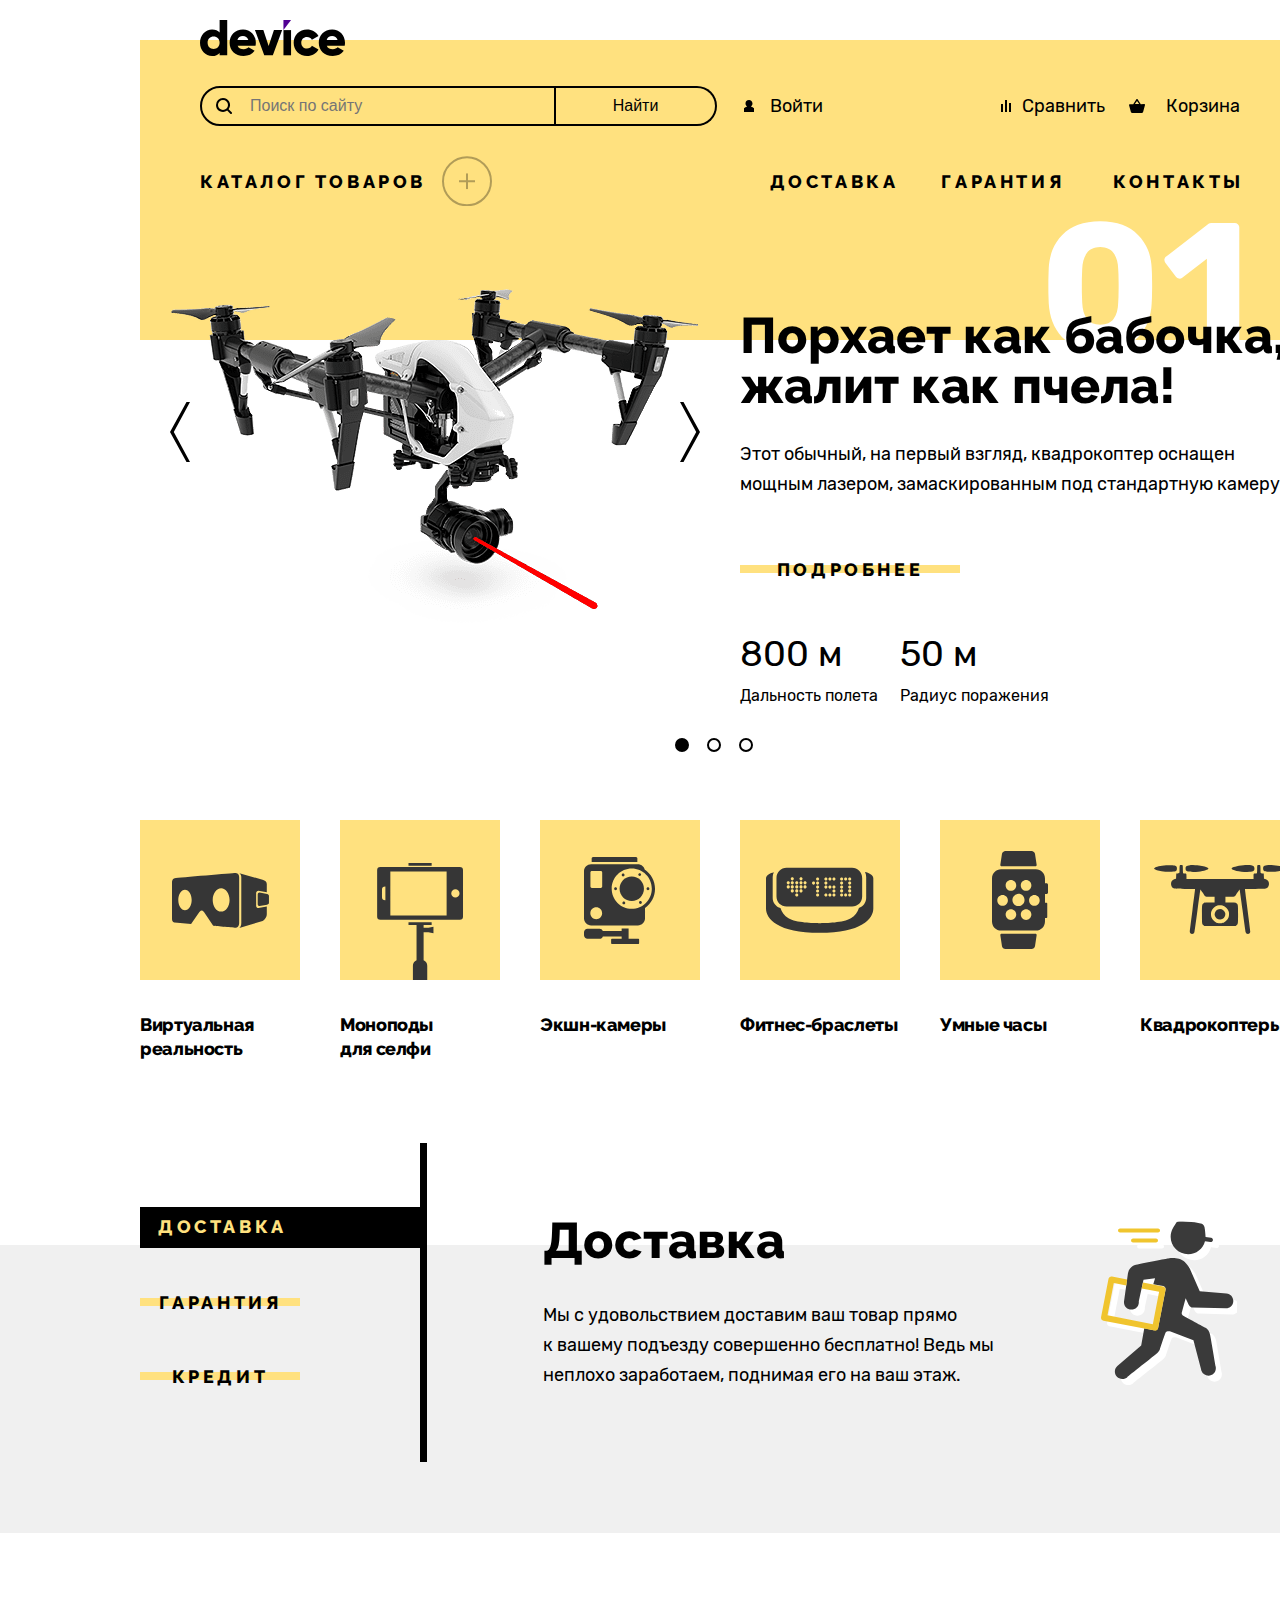
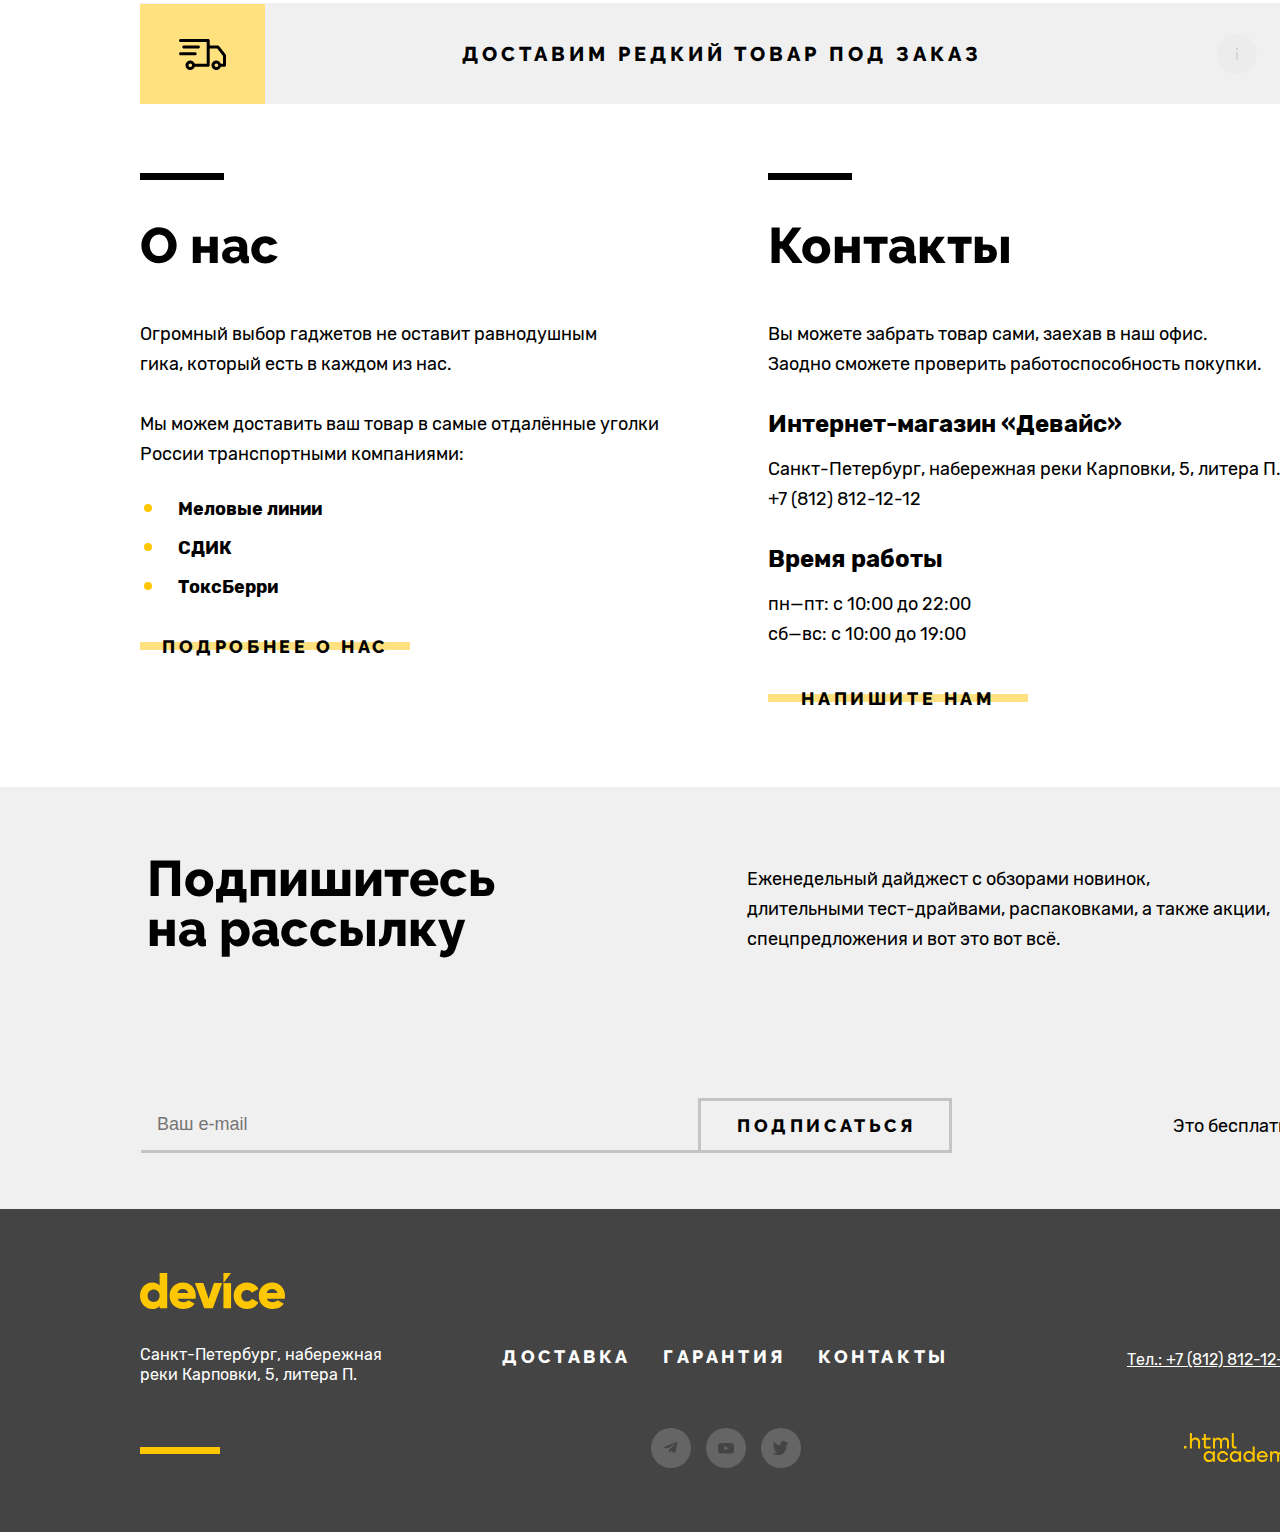
==== commit f83efc7c: "Update index.html" ====
--- a/index.html
+++ b/index.html
@@ -19,7 +19,7 @@
           <form class="form-search" action="https://echo.htmlacademy.ru/courses" method="get">
             <div class="search">
               <Label for="search" class="no-visually">Поиск по сайту</label>
-              <input class="search-input" autocomplete="off" type="text" required placeholder="Поиск по сайту" id="search">
+              <input class="search-input" name="search" autocomplete="off" type="text" required placeholder="Поиск по сайту" id="search">
               <span></span>
             </div>
             <div class="button-search">
@@ -32,8 +32,8 @@
             <a class="navigation-link navigation-link-header navigation-list no-visually login-go" href="#">Выйти</a>
           </div>
           <ul class="navigation-list">
-            <li class="navigation-item">
-              <a class="navigation-link navigation-link-header comparison" href="#">Сравнить</a>
+            <li class="navigation-item comparison">
+              <a class="navigation-link navigation-link-header" href="#">Сравнить</a>
             </li>
             <li class="navigation-item popover popover-open">
               <a class="navigation-link navigation-link-header basket" href="#">Корзина</a>
@@ -330,9 +330,9 @@
             </p>
           </div>
           <form class="form-subscription" action="https://echo.htmlacademy.ru/courses" method="get">
-            <label for="newsletter-email">
-              <input class="user-email" type="email"  name="email" placeholder="Ваш e-mail" autocomplete="off" required id="newsletter-email">
-            </label>
+            <label for="newsletter-email"></label>
+            <input class="user-email" type="email" name="email" placeholder="Ваш e-mail" autocomplete="off" required
+              id="newsletter-email">
             <button class="submit link" type="submit">Подписаться</button>
             <span class="ok">Это бесплатно</span>
           </form>
@@ -460,7 +460,7 @@
             <div class="user">
               <div class="user-content user-content-svg">
                 <label class="user-name" for="user-name">Ваше имя:</label>
-                <input class="user-name-input input-error" type="text" id="user-name"
+                <input class="user-name-input input-error" name="user-name" type="text" id="user-name"
                   placeholder="Введите имя" autocomplete="off" required>
                 <span class="user-mail user-error visually-hidden">Забавное у вас имя</span>
                 <svg width="13" height="12">
@@ -471,17 +471,17 @@
               </div>
               <div class="user-content">
                 <label class="user-name" for="user-e-mail">Ваш e-mail:</label>
-                <input class="user-mail-input input-error" type="email" id="user-e-mail"
+                <input class="user-mail-input input-error" name="user-e-mail" type="email" id="user-e-mail"
                   placeholder="почта" autocomplete="off" required> <br>
                 <span class="user-mail user-error">Забавный у вас адрес</span>
               </div>
-              <div class="user-content">
+              <div class="user-content user-content-delivery">
                 <label class="user-delivery" for="user-delivery">Что нужно привезти:</label>
-                <input class="user-delivery-input input-error" type="text" id="user-delivery"
+                <input class="user-delivery-input input-error"  name="user-delivery" type="text" id="user-delivery"
                   placeholder="В свободной форме" autocomplete="off" required>
               </div>
               <div class="user-content-all">
-                <label class="user-title-all" for="button-number">Количество:</label>
+                <span class="user-title-all">Количество:</span>
                 <button class="popover-user-delivery" type="button">
                   <span class="popover-user-delivery-more user-error">
                     Постараемся найти, сколько нужно. Привезём сколько получится по требованиям <br>
@@ -490,7 +490,8 @@
                 </button>
                 <div class="user-all-button user-all-button-error">
                   <button class="button-minus" type="button"></button>
-                  <input class="button-number" type="number" value="1" required name="button-number" id="buttton-number">
+                  <label for="number"></label>
+                  <input class="button-number" type="number" value="1" required name="number" id="number">
                   <button class="button-plus" type="button"></button>
                 </div>
               </div>
--- a/styles/styles.css
+++ b/styles/styles.css
@@ -1752,7 +1752,7 @@
   width: 1160px;
   margin: 0 auto;
   display: grid;
-  grid-template-columns: 291px 440px 288px;
+  grid-template-columns: 291px 449px 279px;
   column-gap: 70px;
   row-gap: 28px;
   position: relative;
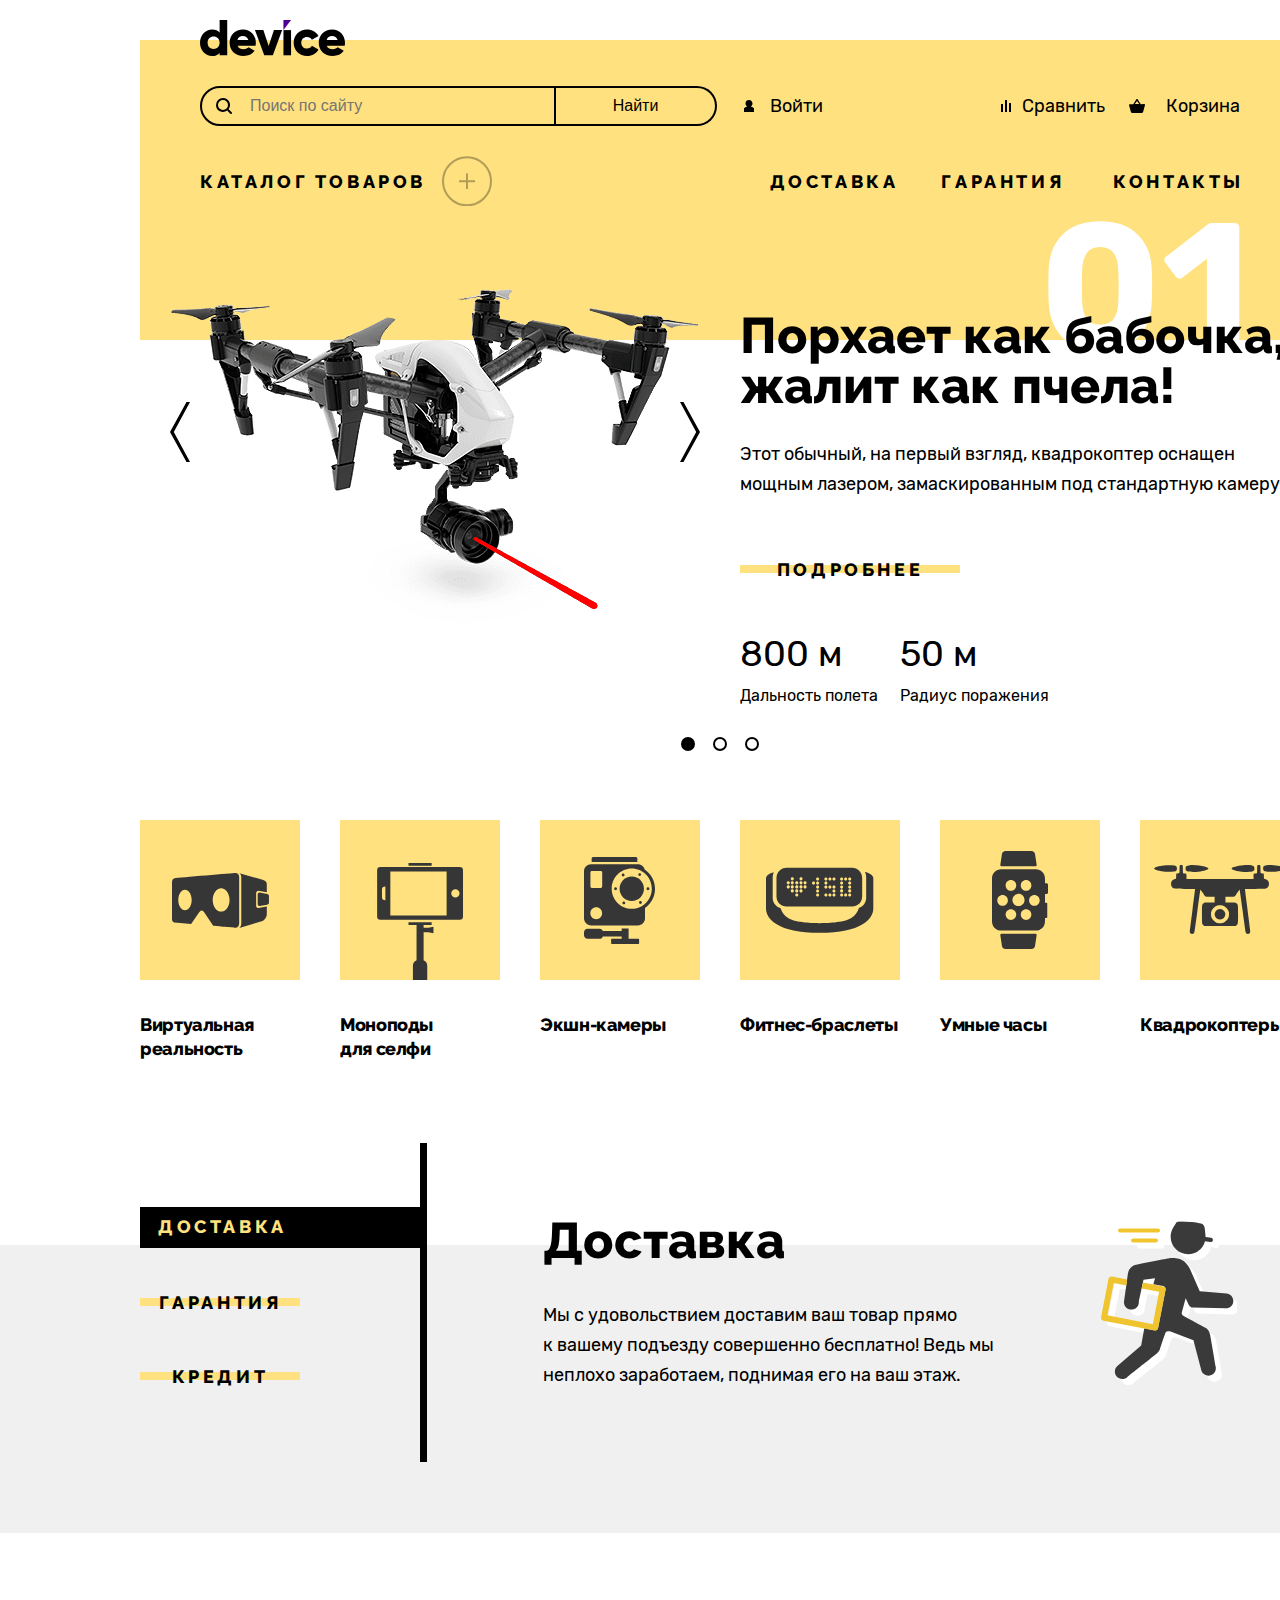
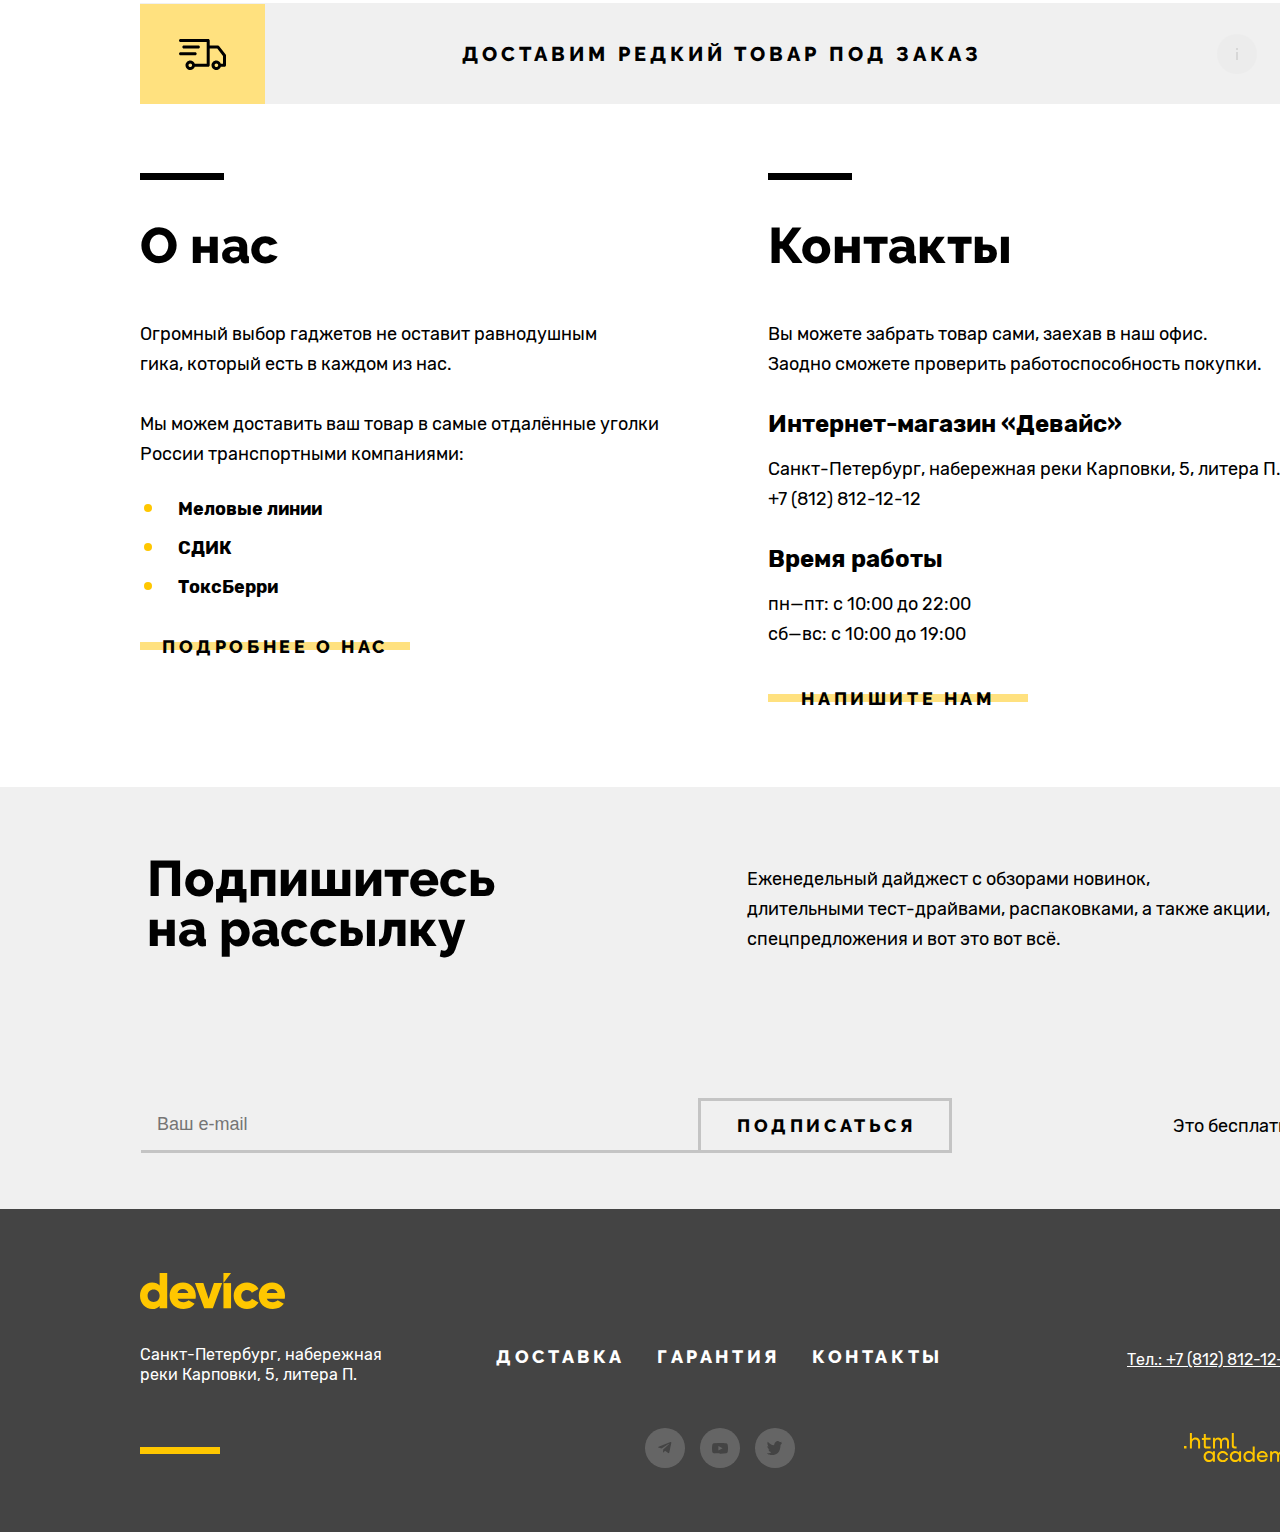
==== commit e5ee1768: "Update index.html" ====
--- a/index.html
+++ b/index.html
@@ -31,7 +31,7 @@
             <a class="navigation-link navigation-list no-visually login-user" href="#">Коля Петухов</a>
             <a class="navigation-link navigation-link-header navigation-list no-visually login-go" href="#">Выйти</a>
           </div>
-          <ul class="navigation-list">
+          <ul class="navigation-list navigation-list-user">
             <li class="navigation-item comparison">
               <a class="navigation-link navigation-link-header" href="#">Сравнить</a>
             </li>
--- a/styles/styles.css
+++ b/styles/styles.css
@@ -672,6 +672,9 @@
   border: 2px solid rgba(0, 0, 0, 0);
 }
 
+.subcatalog-item .subcatalog-link {
+  display: inline-block;
+}
 
 .subcatalog-link {
   text-decoration: none;
@@ -948,10 +951,9 @@
   padding: 0;
   margin: 0;
   border: #08000000;
-  margin-top: -86px;
-  margin-bottom:65px;
-  margin-left: auto;
-  margin-right: auto;
+  margin-top: -87px;
+  margin-bottom:71px;
+  margin-right: -21px;
 }
 
 .slider-pagination-item {
@@ -960,12 +962,12 @@
 
 .slider-pagination-link {
   position: relative;
-  width: 20px;
-  height: 20px;
+  width: 15px;
+  height: 15px;
   padding: 0;
   cursor: pointer;
   margin: 0;
-  margin-right: 12px;
+  margin-right: 17px;
   border: #000000;
   background-color: #ffffff;
 }
@@ -1459,6 +1461,7 @@
   top: -48px;
   margin-bottom: 40px;
 }
+
 
 .company {
   padding: 0;
@@ -1752,7 +1755,7 @@
   width: 1160px;
   margin: 0 auto;
   display: grid;
-  grid-template-columns: 291px 449px 279px;
+  grid-template-columns: 285px 449px 285px;
   column-gap: 70px;
   row-gap: 28px;
   position: relative;
@@ -2617,7 +2620,7 @@
   display: flex;
   flex-wrap: wrap;
   margin: 0;
-  padding: 70px 40px 42px;
+  padding: 70px 40px 45px;
   gap: 40px;
 }
 
@@ -2737,7 +2740,7 @@
   font-size: 16px;
   line-height: 19px;
   display: flex;
-  width: 755px;
+  width: 760px;
   height: 55px;
   align-items: center;
   justify-content: center;
@@ -2751,8 +2754,9 @@
   margin-right: 40px;
   font-size: 16px;
   line-height: 19px;
-  margin-bottom: 42px;
+  margin-bottom: 46px;
   max-height: 55px;
+  padding-left: 10px;
 }
 
 .load:hover {
@@ -2897,10 +2901,10 @@
   position: absolute;
   background-color: #FFFFFF;
   width: 760px;
-  padding-top: 52px;
-  padding-left: 80px;
-  padding-right: 80px;
-  padding-bottom: 72px;
+  padding-top: 62px;
+  padding-left: 70px;
+  padding-right: 70px;
+  padding-bottom: 62px;
   outline: 10px solid #000000;
   left: 50%;
   top: 50%;
@@ -2908,11 +2912,10 @@
   z-index: 1;
 }
 
-
 .modal-close-button {
   position: absolute;
   padding: 0;
-  top: 67px;
+  top: 74px;
   right: 70px;
   width: 26px;
   height: 26px;
@@ -2997,7 +3000,7 @@
 }
 
 .user-content {
-  margin-bottom: 42px;
+  margin-bottom: 37px;
 }
 
 .user-content-svg {
@@ -3008,6 +3011,7 @@
 .user-content span {
   display: flex;
   font-size: 14px;
+  line-height: 20px;
 }
 
 .user-name-input:hover {
@@ -3035,8 +3039,7 @@
 .user-delivery,
 .user-title-all {
   font-weight: 700;
-  letter-spacing: 20%;
-  margin-bottom: 14px;
+  margin-bottom: 8px;
   display: block;
 }
 
@@ -3104,14 +3107,19 @@
   background-color: #F0F0F0;
   border: none;
   outline: none;
-  padding-top: 22px;
-  padding-bottom: 23px;
+  padding-top: 20px;
+  padding-bottom: 20px;
   font-weight: 400;
   font-family: "Rubik", sens-serif;
   font-size: 16px;
   line-height: 20px;
 }
 
+
+.user-content-delivery{
+  margin-bottom: 43px;
+}
+
 .user-mail {
   color: #000000;
 }
@@ -3120,7 +3128,7 @@
   position: relative;
   padding: 0;
   margin: 0;
-  margin-bottom: 13px;
+  margin-bottom: 7px;
   padding-right: 12px;
   display: inline-block;
 }
@@ -3136,7 +3144,7 @@
 }
 
 .popover-user-delivery {
-  width: 22px;
+  width: 17px;
   height: 22px;
   position: relative;
   margin-top: 2px;
@@ -3322,7 +3330,7 @@
   text-transform: uppercase;
   border:none;
   background-color: #ffffff;
-  letter-spacing: 2px;
+  letter-spacing: 4px;
 }
 
 .button-modal-delivery::before {
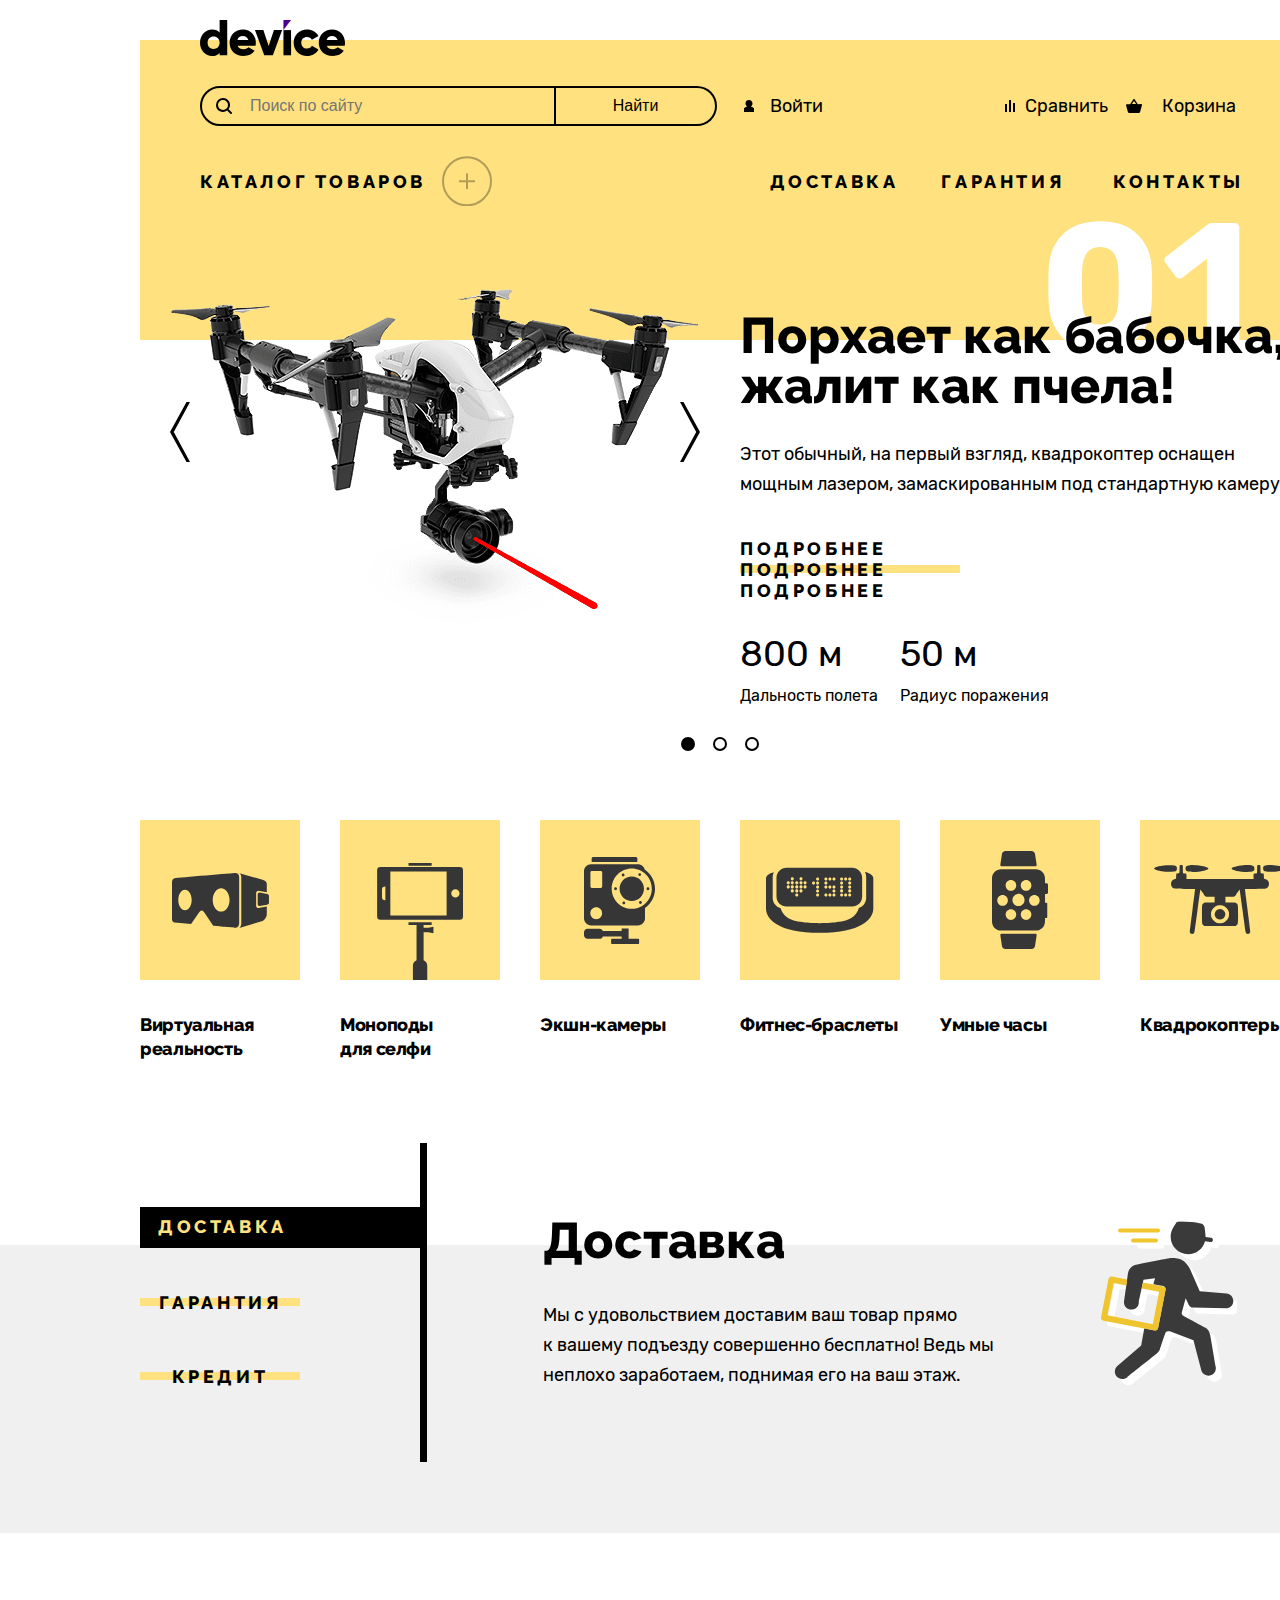
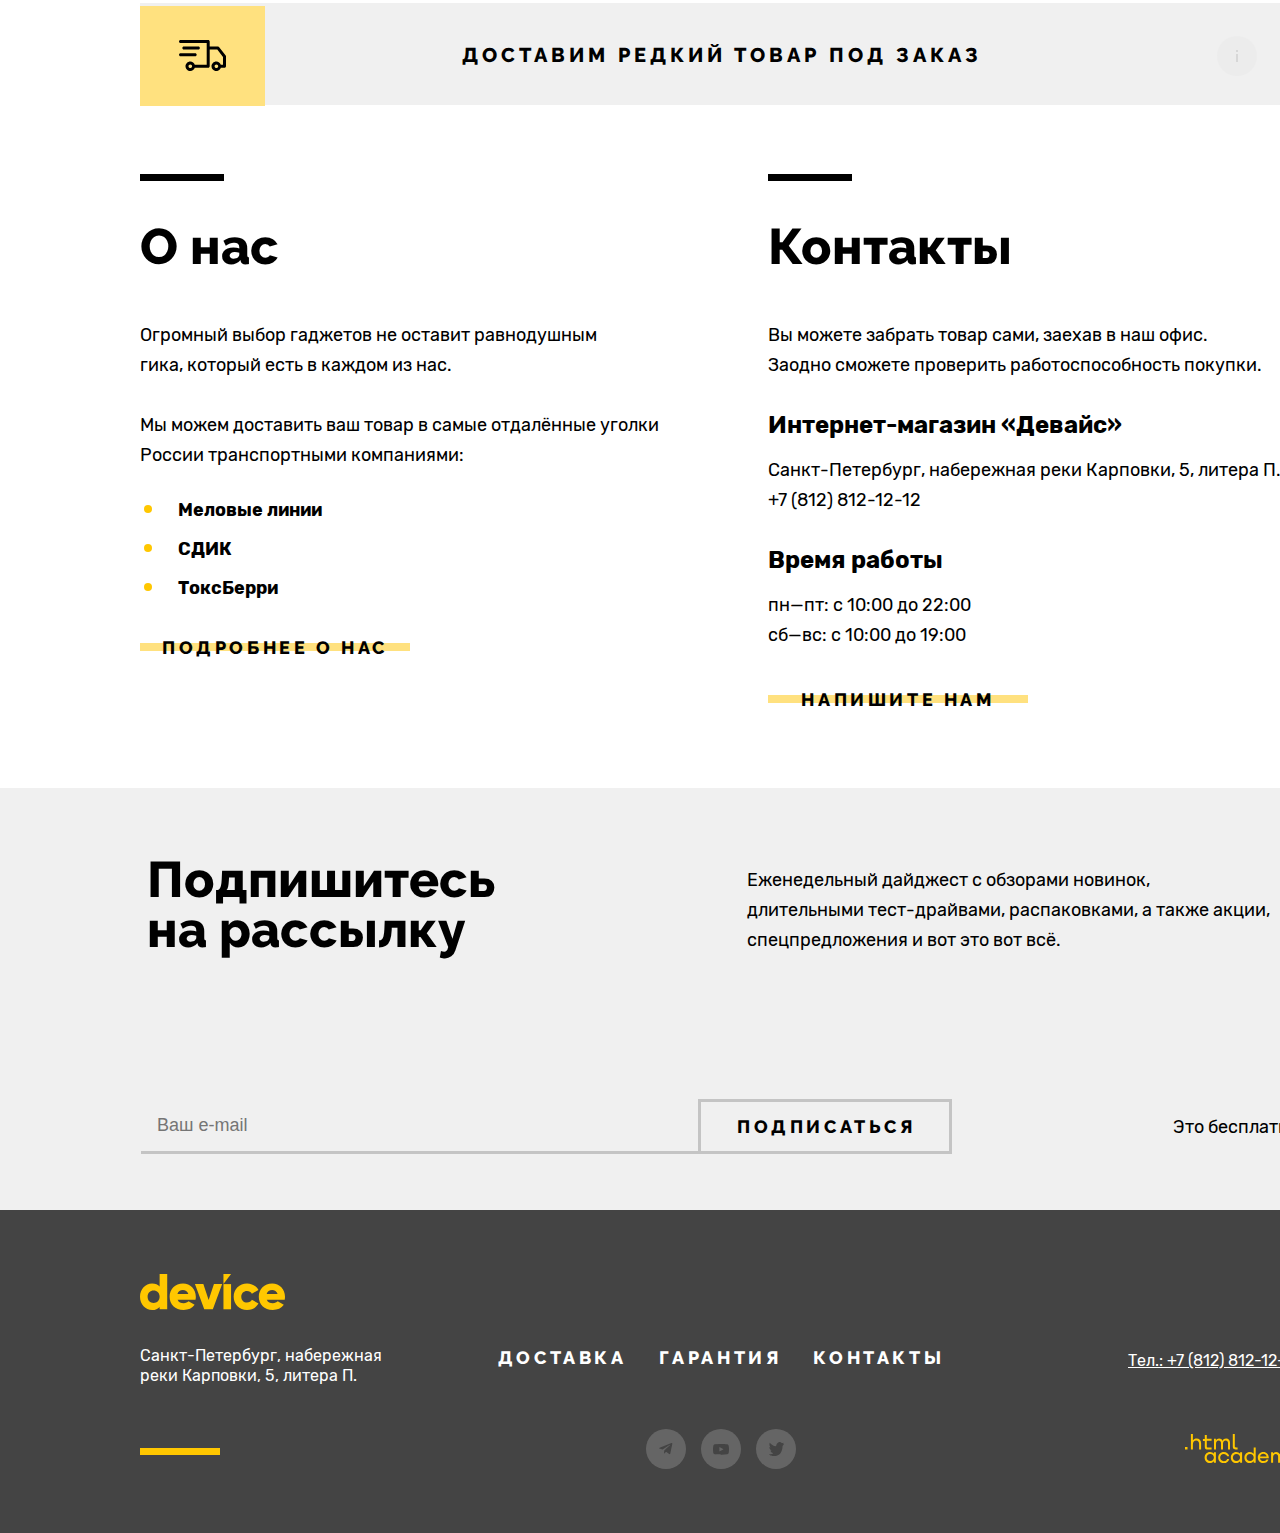
==== commit eac96fdf: "Update index.html" ====
--- a/index.html
+++ b/index.html
@@ -136,7 +136,7 @@
               квадрокоптер оснащен мощным лазером,
               замаскированным под стандартную камеру.
             </p>
-            <a class="navigation-link link link-slogan" href="#">Подробнее</a>
+            <a class="navigation-link link link-slogan" href="#">Подробнее Подробнее Подробнее</a>
             <dl class=" table table-kvadrocopter">
               <dt class="promo-value-max">800 м</dt>
               <dd class="promo-desc-max">Дальность полета</dd>
--- a/styles/styles.css
+++ b/styles/styles.css
@@ -258,8 +258,12 @@
 .navigation-list{
   margin: 0;
   display: flex;
+  flex-wrap: wrap;
   padding: 0;
   margin-right: auto;
+}
+.navigation-list-user .navigation-item:not(:last-child){
+  margin-right: 10px;
 }
 
 .login {
@@ -801,13 +805,13 @@
   position: relative;
   width: 220px;
   justify-content: center;
-  height: 40px;
   align-items: center;
   border: none;
   outline: none;
   z-index: 1;
-  background-color: #ffffff00;
-  display: flex;
+  display: flex;
+  padding-top: 10px;
+  padding-bottom: 10px;
 }
 
 .link-slogan::before {
@@ -823,14 +827,13 @@
 
 .link-slogan:hover {
   background-color: #FFE17F;
-  height: 40px;
-}
-
-.link-slogan:active::before {
+  width: 220px;
+  display: flex;
+}
+
+.link-slogan:active {
   background-color: #FFC700;
-  height: 40px;
-  width: 100%;
-  top: 0;
+  width: 220px;
 }
 
 .link-slogan:focus-visible {
@@ -934,7 +937,6 @@
   color: inherit;
   text-decoration: none;
   text-transform: uppercase;
-
 }
 
 .navigation-list .navigation-link {
@@ -1193,6 +1195,10 @@
   letter-spacing: 0.2em;
 }
 
+.service-container-wrapper .navigation-item:not(:last-child){
+  margin-bottom: 34px;
+}
+
 .service-container-wrapper::before {
   content: "";
   display: block;
@@ -1372,7 +1378,7 @@
 .rare {
   width: 1160px;
   background-color: #F0F0F0;
-  height: 100px;
+  height: 99px;
   position: relative;
   font-family: "Raleway", sans serif;
   color: inherit;
@@ -1382,7 +1388,7 @@
   justify-content: center;
   font-size: 20px;
   padding-left: 2px;
-  padding-top: 1px;
+  padding-top: 3px;
 }
 
 .rare::before {
@@ -1755,7 +1761,7 @@
   width: 1160px;
   margin: 0 auto;
   display: grid;
-  grid-template-columns: 285px 449px 285px;
+  grid-template-columns: 285px 452px 283px;
   column-gap: 70px;
   row-gap: 28px;
   position: relative;
@@ -1803,14 +1809,15 @@
   display: flex;
   flex-wrap: wrap;
   justify-self: center;
-  gap: 32px;
+  gap: 28px;
   padding: 0;
   margin: 0;
   grid-column: 2/3;
 }
 
 .link-footer {
-  border: 2px solid rgba(255, 199, 0, 0,1);
+  box-sizing: border-box;
+  border: 2px solid #08000000;
 }
 
 .link-footer:hover {
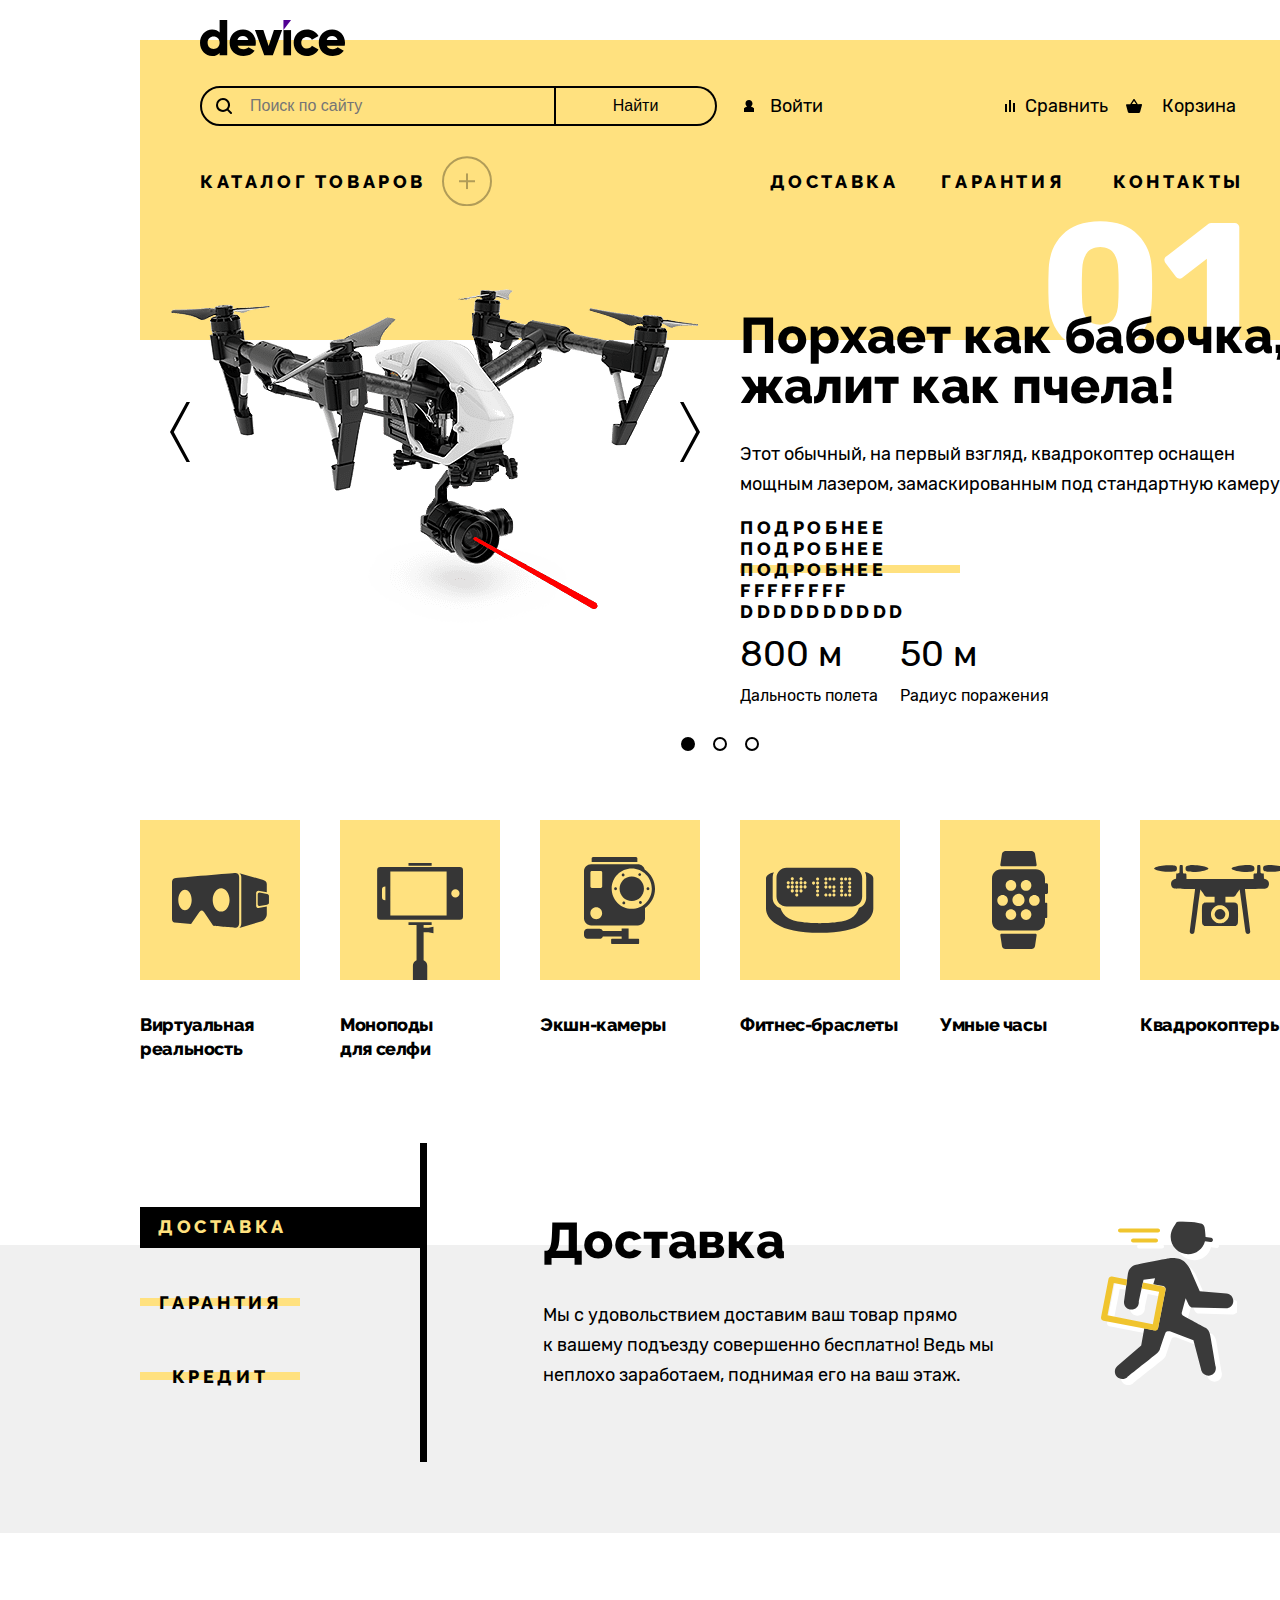
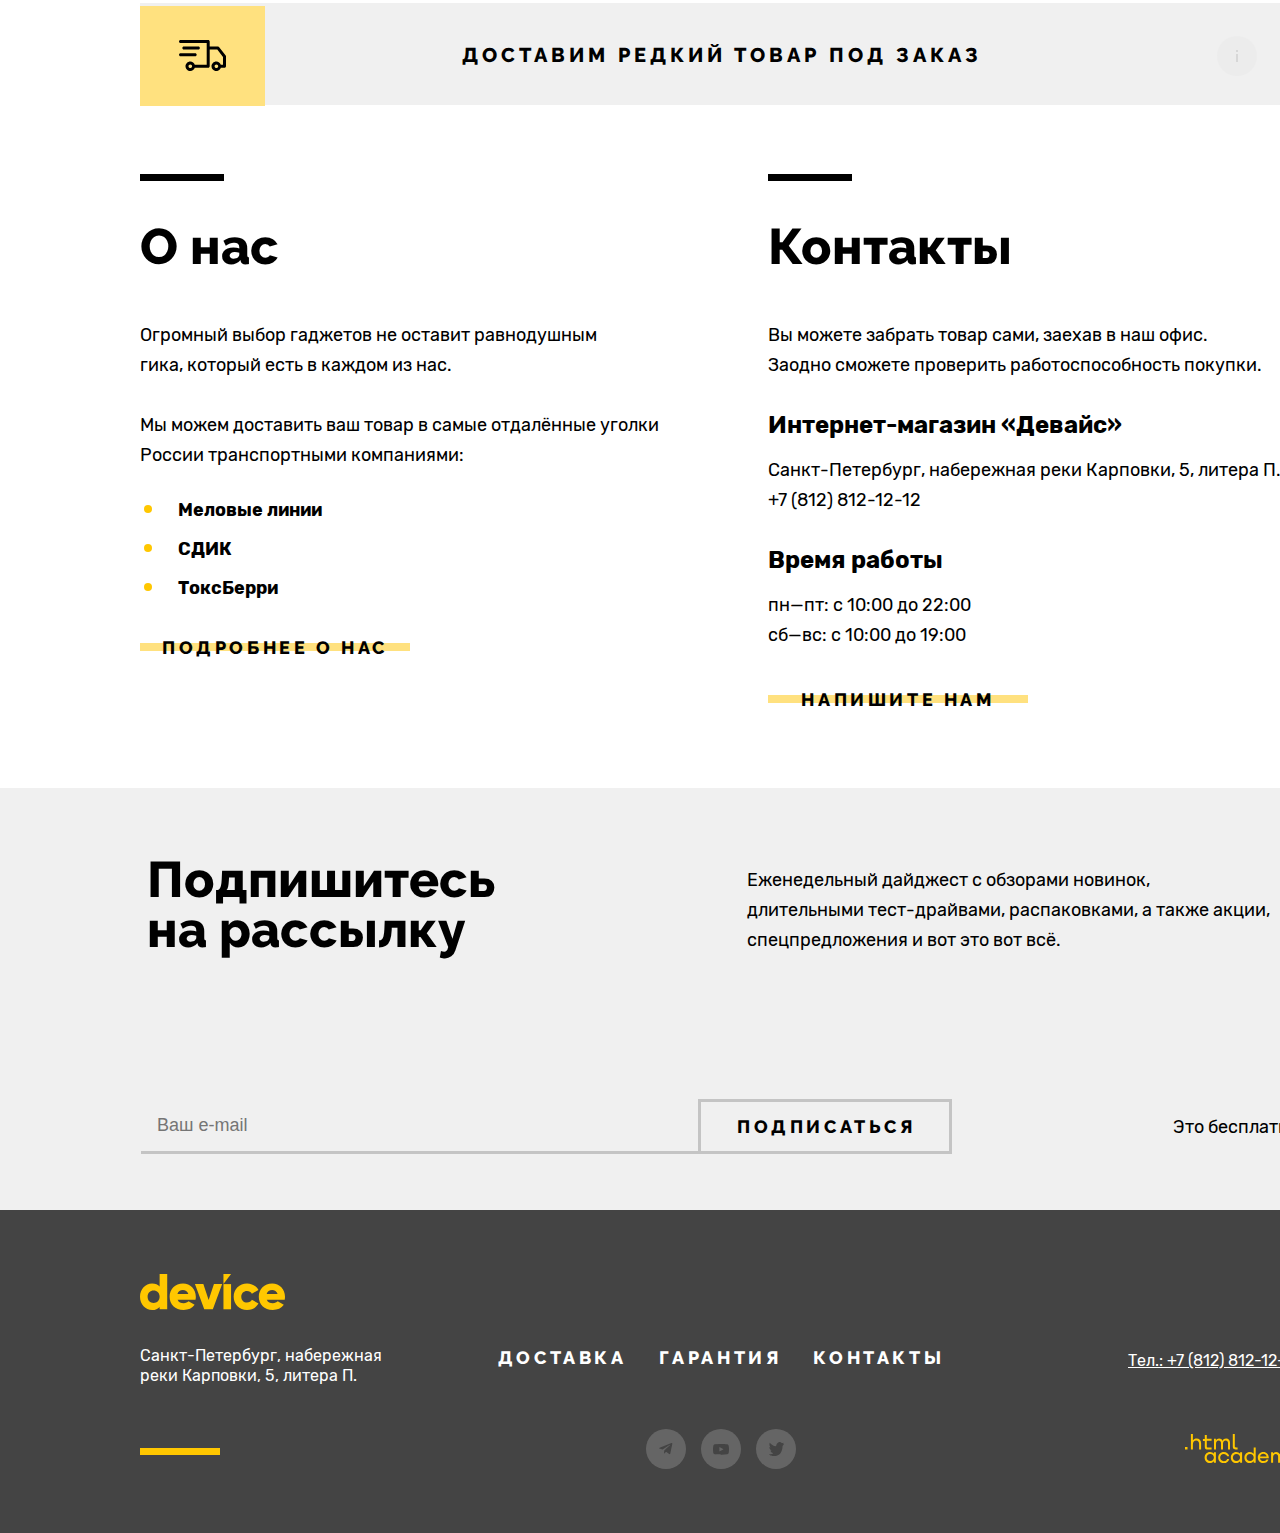
==== commit 5a468bbb: "Update index.html" ====
--- a/index.html
+++ b/index.html
@@ -136,7 +136,7 @@
               квадрокоптер оснащен мощным лазером,
               замаскированным под стандартную камеру.
             </p>
-            <a class="navigation-link link link-slogan" href="#">Подробнее Подробнее Подробнее</a>
+            <a class="navigation-link link link-slogan" href="#">Подробнее Подробнее Подробнее ffffffff dddddddddd</a>
             <dl class=" table table-kvadrocopter">
               <dt class="promo-value-max">800 м</dt>
               <dd class="promo-desc-max">Дальность полета</dd>
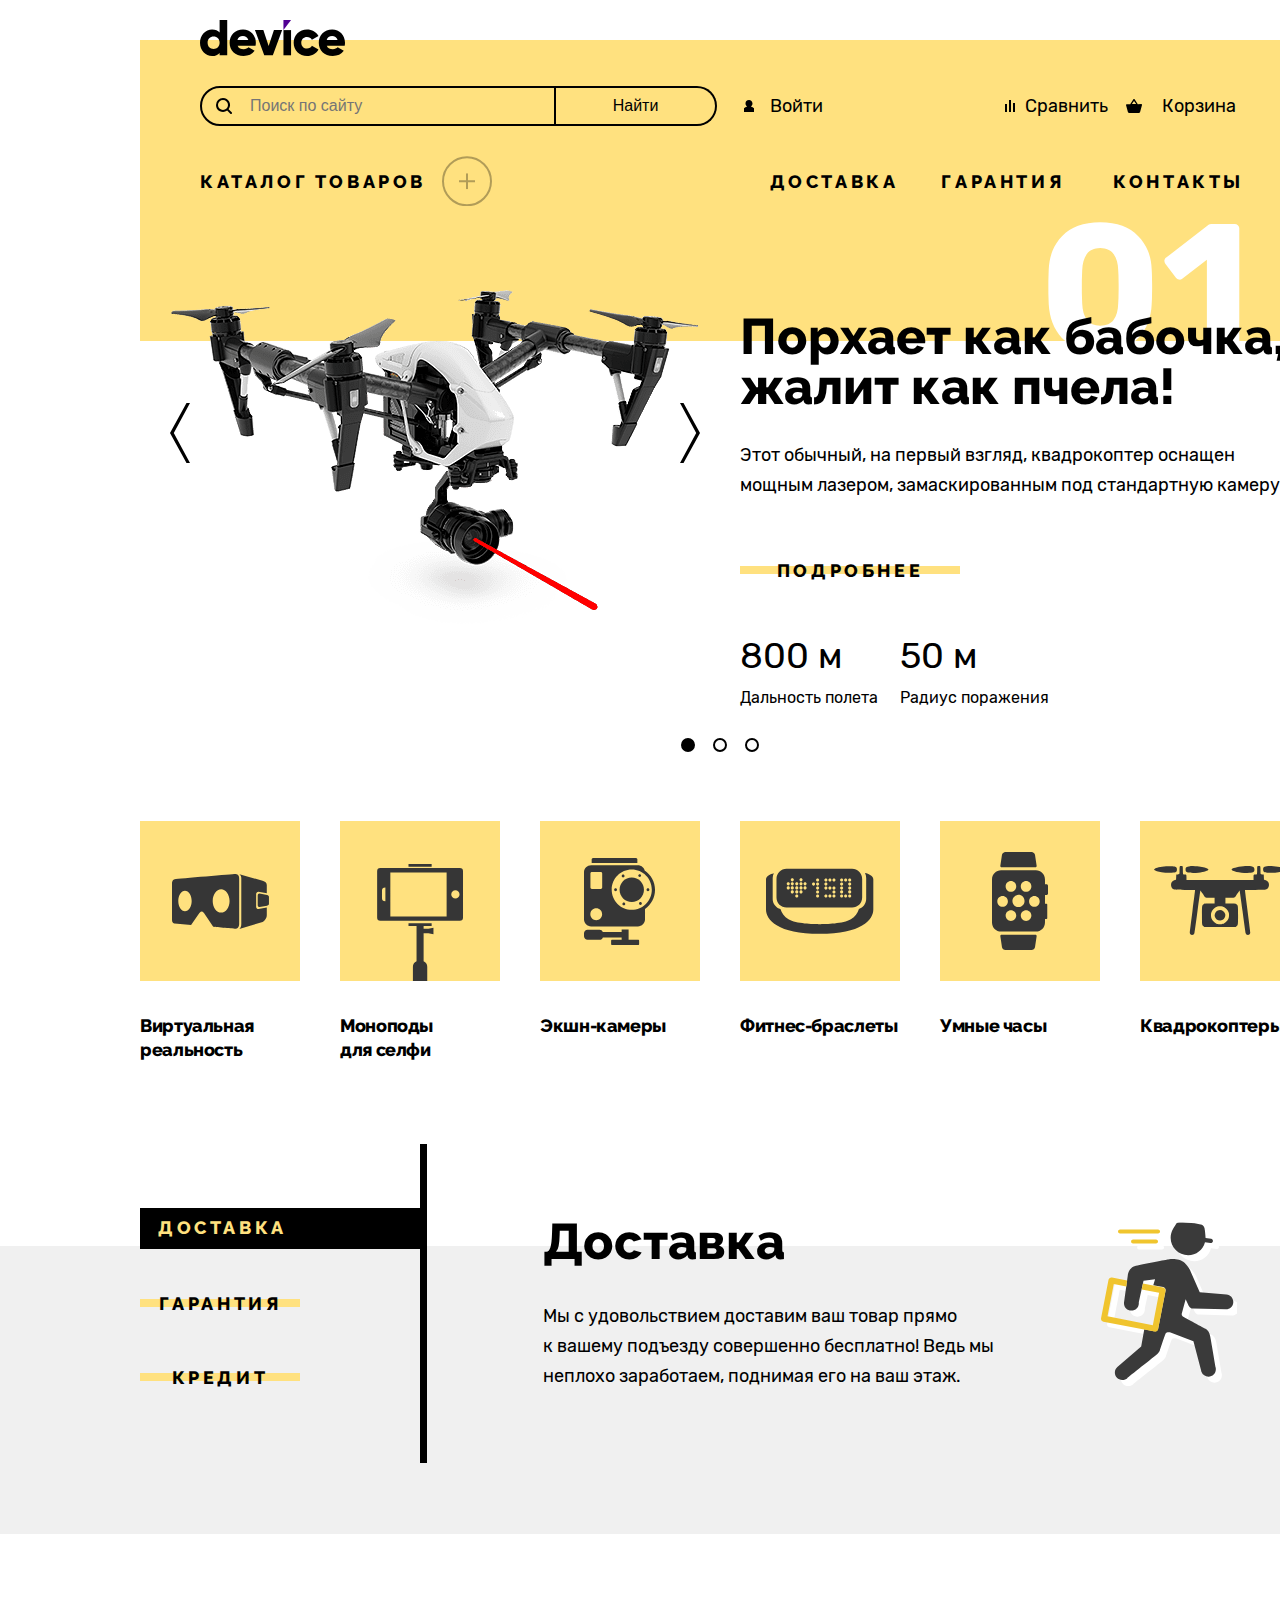
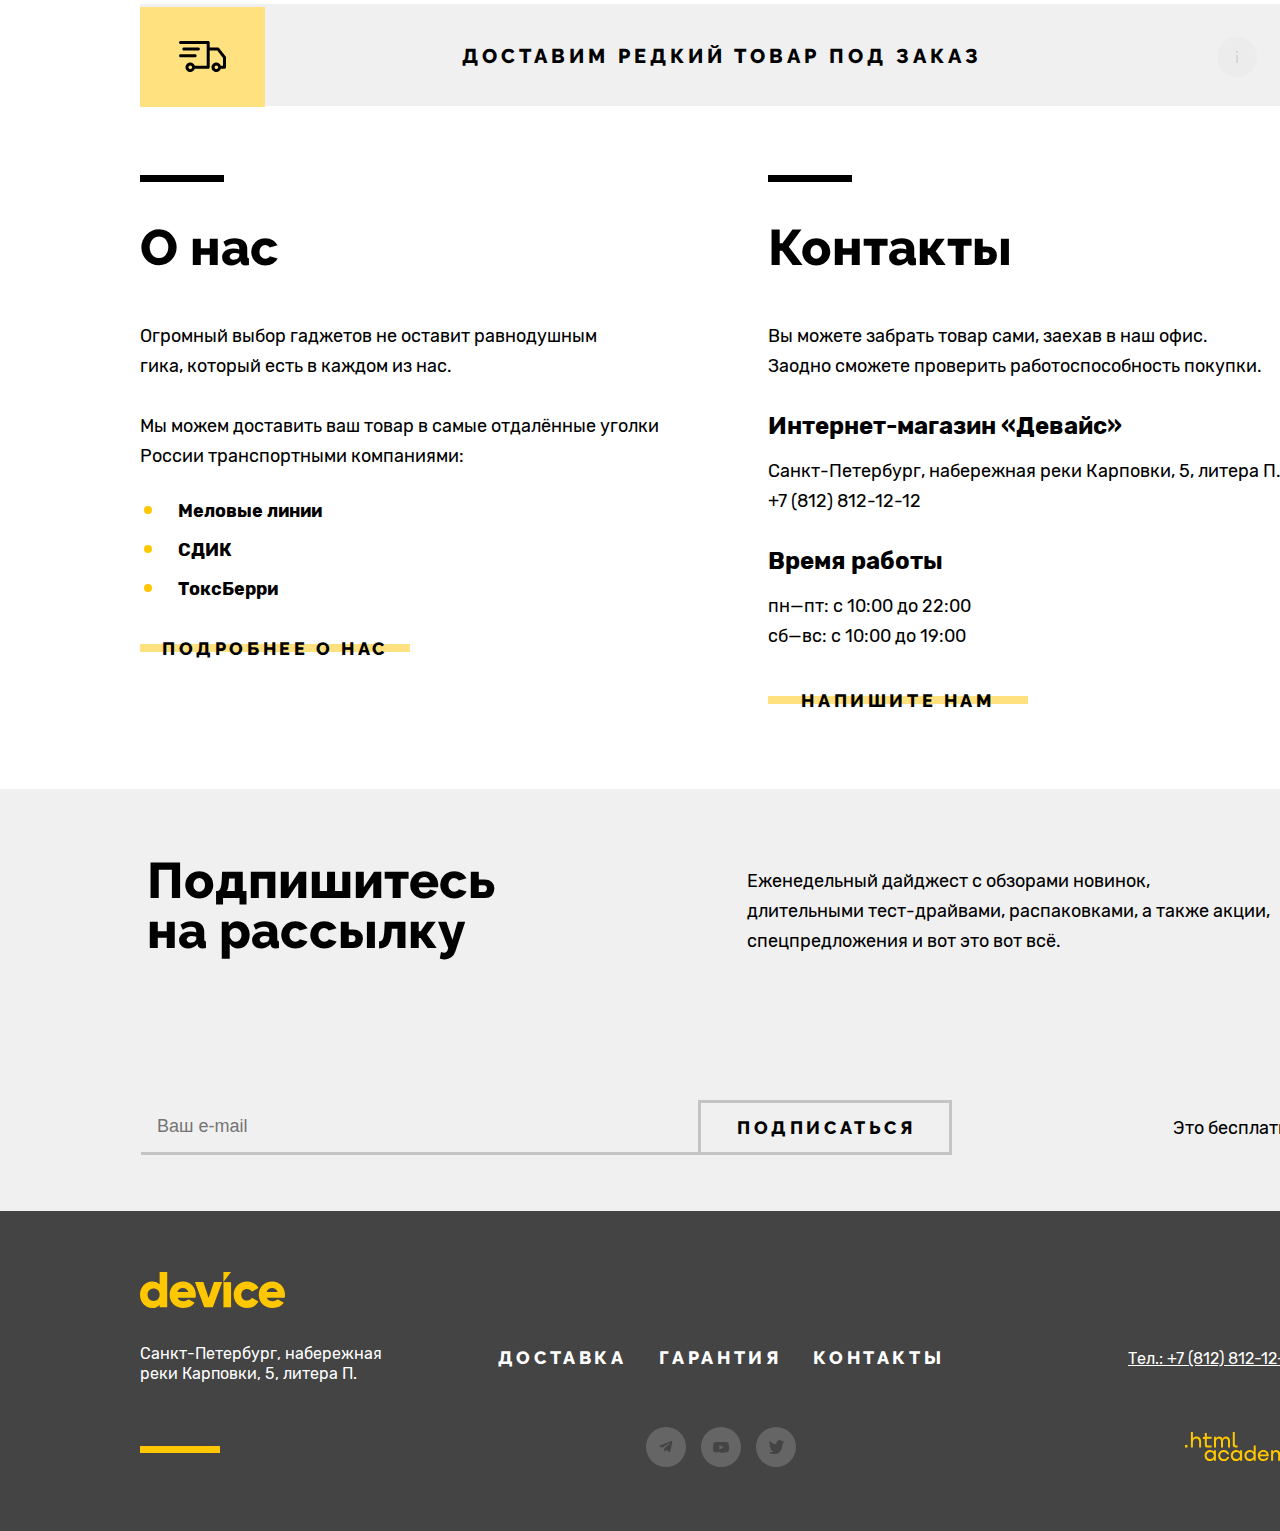
==== commit 4aaf8411: "Update index.html" ====
--- a/index.html
+++ b/index.html
@@ -136,7 +136,7 @@
               квадрокоптер оснащен мощным лазером,
               замаскированным под стандартную камеру.
             </p>
-            <a class="navigation-link link link-slogan" href="#">Подробнее Подробнее Подробнее ffffffff dddddddddd</a>
+            <a class="navigation-link link link-slogan" href="#">Подробнее</a>
             <dl class=" table table-kvadrocopter">
               <dt class="promo-value-max">800 м</dt>
               <dd class="promo-desc-max">Дальность полета</dd>
--- a/styles/styles.css
+++ b/styles/styles.css
@@ -555,7 +555,6 @@
 
 .link {
   letter-spacing: 0.2em;
-  height: 20px;
 }
 
 .page-navigation {
@@ -831,9 +830,11 @@
   display: flex;
 }
 
-.link-slogan:active {
+.link-slogan:active::before {
   background-color: #FFC700;
   width: 220px;
+  height: 100%;
+  top:0;
 }
 
 .link-slogan:focus-visible {
@@ -1754,7 +1755,7 @@
   background-color: #444444;
   color: #ffffff;
   width: auto;
-  padding: 64px 140px 57px;
+  padding: 61px 140px 57px;
 }
 
 .footer-container {
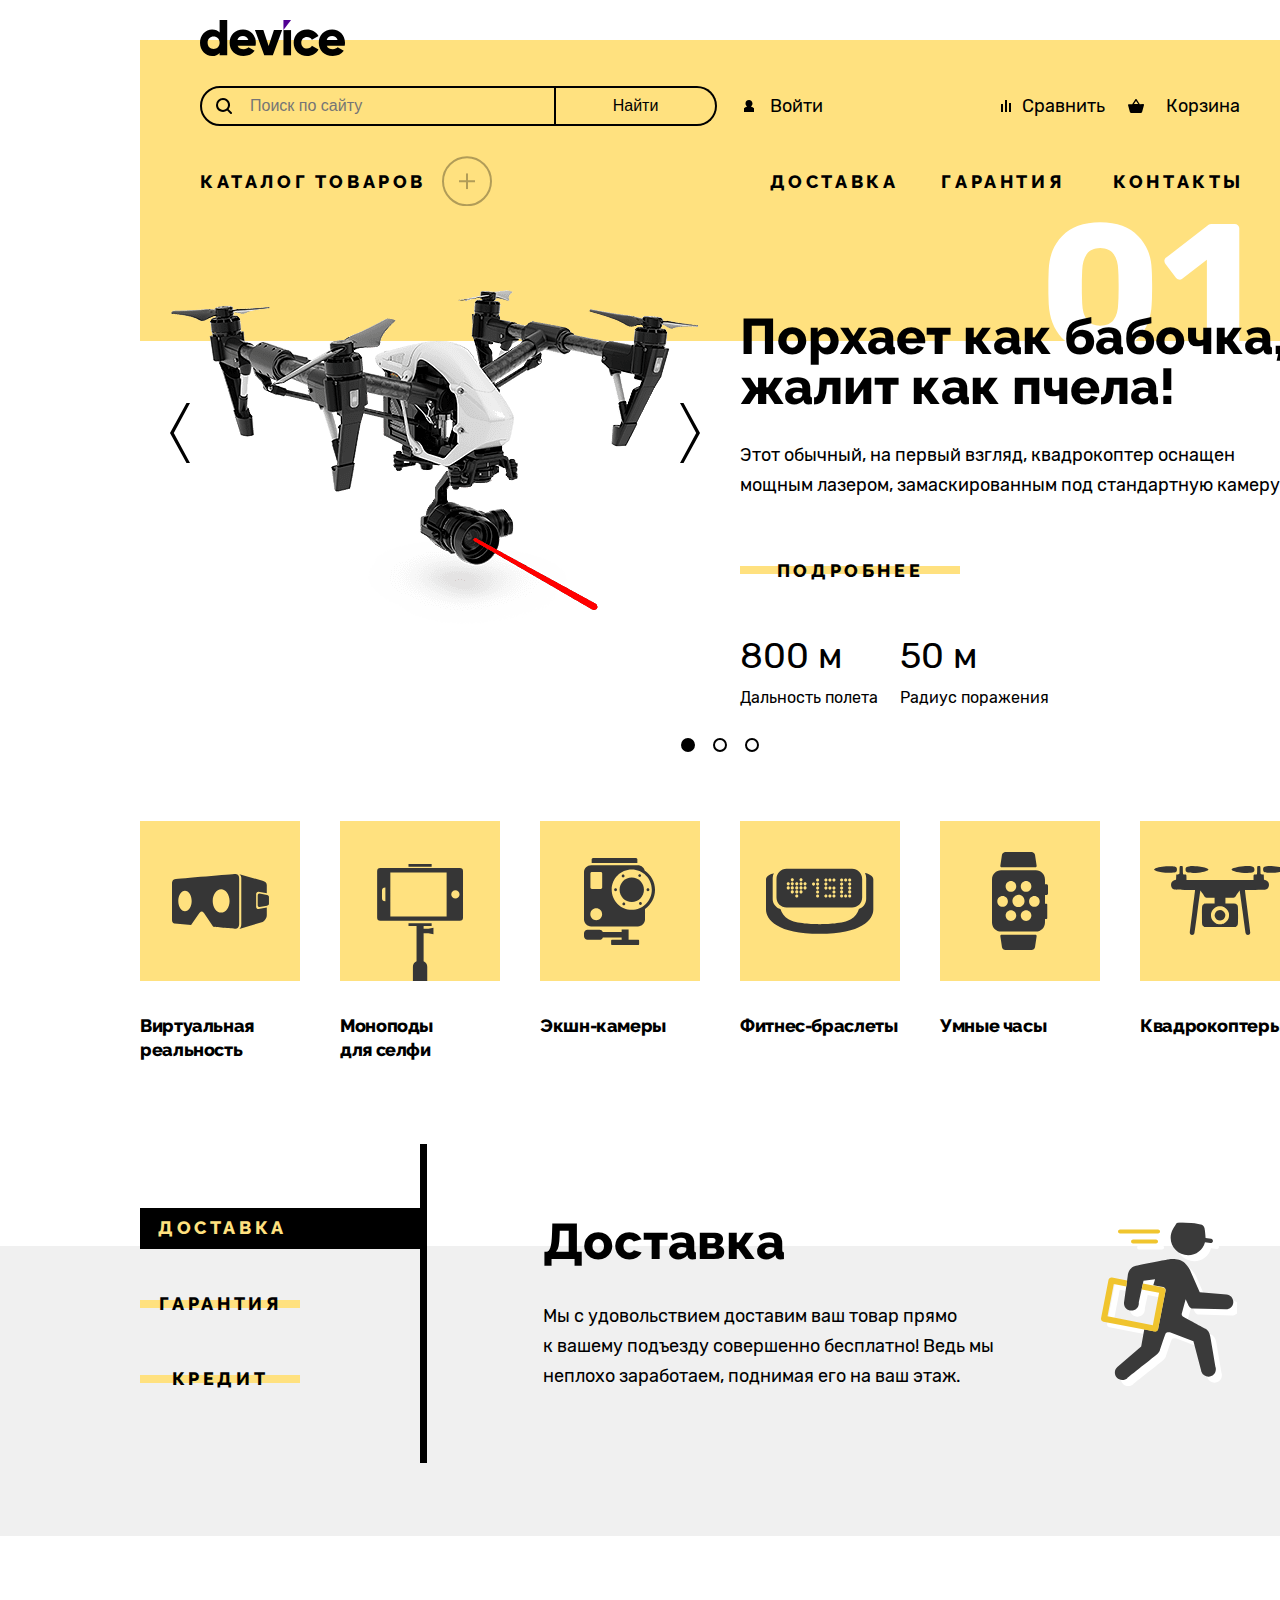
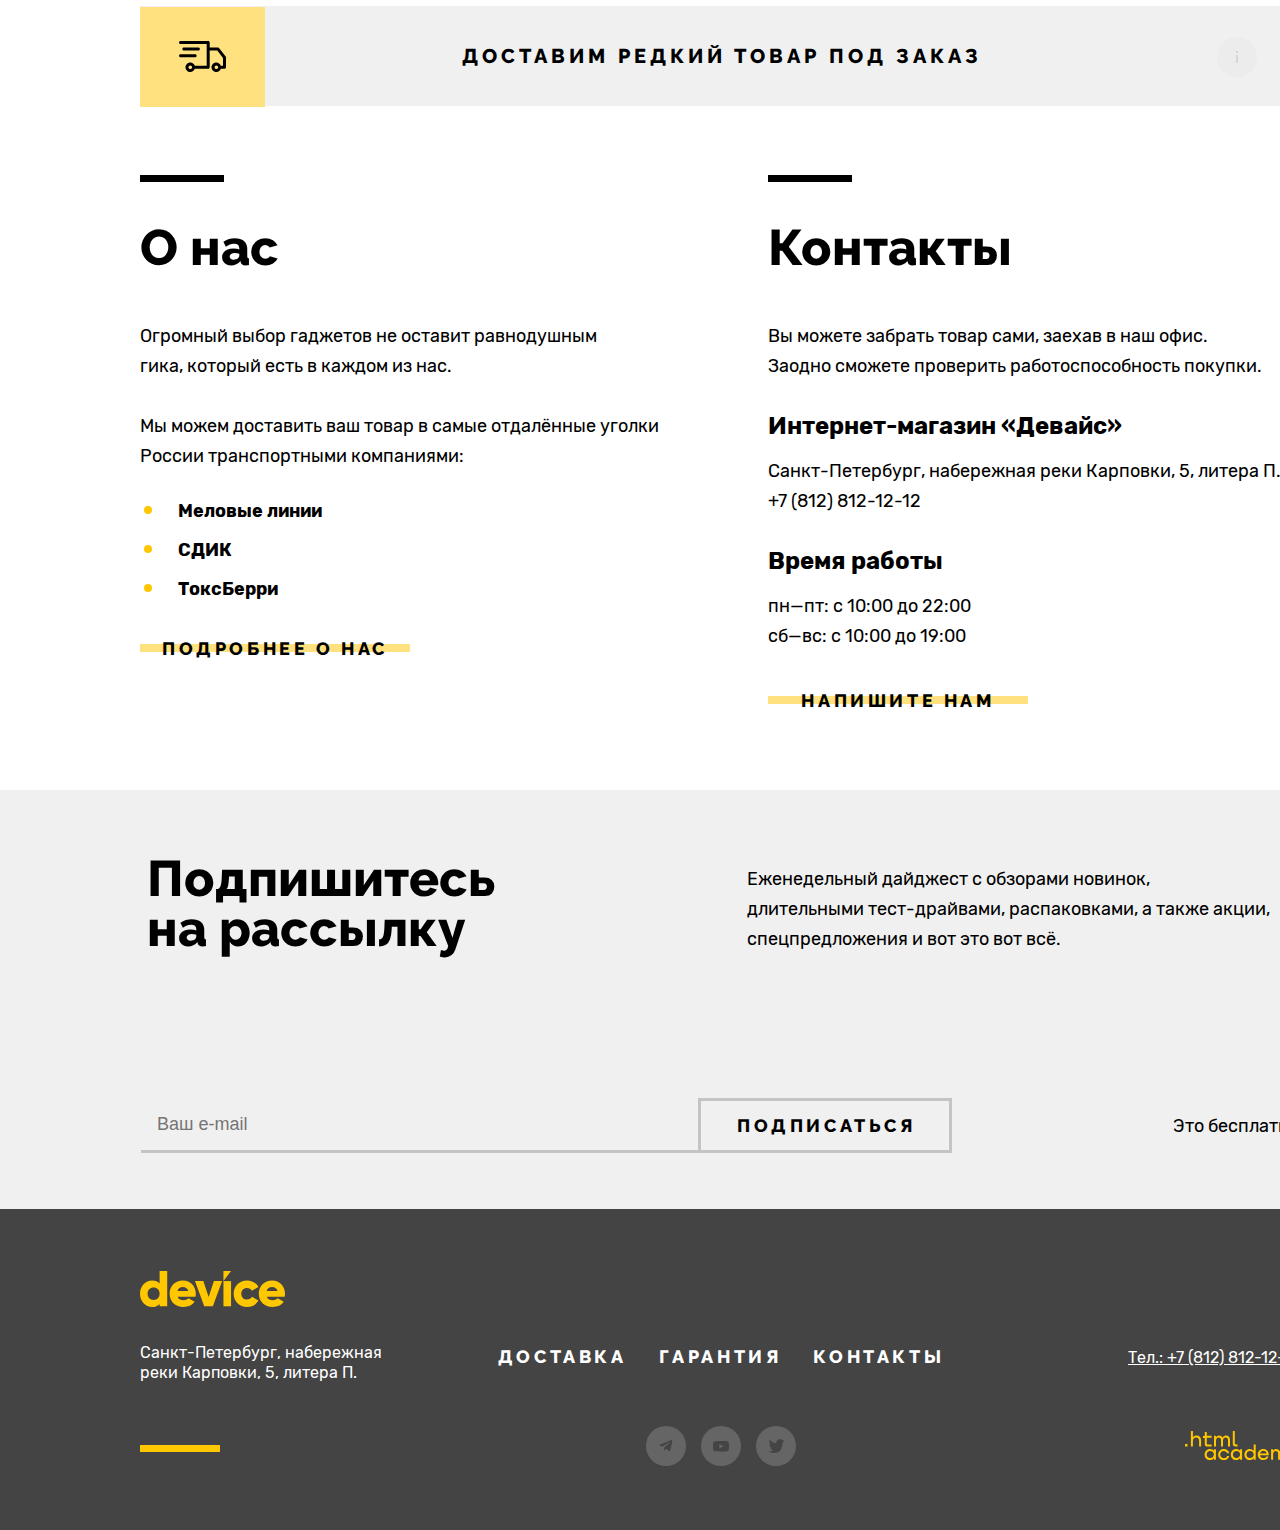
==== commit f88e6c7d: "Update index.html" ====
--- a/index.html
+++ b/index.html
@@ -481,16 +481,17 @@
                   placeholder="В свободной форме" autocomplete="off" required>
               </div>
               <div class="user-content-all">
-                <span class="user-title-all">Количество:</span>
-                <button class="popover-user-delivery" type="button">
+                <label for="number">
+                  <span class="user-title-all">Количество:</span>
+                </label>
+                <span class="popover-user-delivery">
                   <span class="popover-user-delivery-more user-error">
                     Постараемся найти, сколько нужно. Привезём сколько получится по требованиям <br>
                     к провозу багажа.
                   </span>
-                </button>
+                </span>
                 <div class="user-all-button user-all-button-error">
                   <button class="button-minus" type="button"></button>
-                  <label for="number"></label>
                   <input class="button-number" type="number" value="1" required name="number" id="number">
                   <button class="button-plus" type="button"></button>
                 </div>
--- a/styles/styles.css
+++ b/styles/styles.css
@@ -263,7 +263,7 @@
   margin-right: auto;
 }
 .navigation-list-user .navigation-item:not(:last-child){
-  margin-right: 10px;
+  margin-right: 12px;
 }
 
 .login {
@@ -349,7 +349,7 @@
   min-height: 30px;
   display: flex;
   align-items: center;
-  padding-left: 44px;
+  padding-left: 49px;
   padding-right: 6px;
   margin-right: -11px;
 }
@@ -366,7 +366,7 @@
   position: absolute;
   top:4px;
   bottom: 10px;
-  left: 0;
+  left: 4px;
 }
 
 .popover:active .popover-basket{
@@ -529,6 +529,7 @@
   cursor: pointer;
   background-color: #ffffff;
   color: #000000;
+  text-decoration: none;
 }
 
 .open-basket:hover {
@@ -803,7 +804,6 @@
   margin-bottom: 50px;
   position: relative;
   width: 220px;
-  justify-content: center;
   align-items: center;
   border: none;
   outline: none;
@@ -811,6 +811,9 @@
   display: flex;
   padding-top: 10px;
   padding-bottom: 10px;
+  flex-wrap: wrap;
+  justify-content: center;
+  text-align: center;
 }
 
 .link-slogan::before {
@@ -1233,7 +1236,7 @@
   max-width: 220px;
 }
 
-.link-active:active {
+.link-active:activ::before {
   padding-left: 65px;
 }
 
@@ -1245,12 +1248,13 @@
 
 .link-no-active {
   width: 160px;
-  height: 40px;
   position: relative;
   z-index: 1;
   display: flex;
   align-items: center;
   justify-content: center;
+  padding-top: 10px;
+  padding-bottom: 10px;
 }
 
 .link-no-active::before {
@@ -1262,17 +1266,13 @@
   z-index: -1;
 }
 
-.link-no-active:hover::before {
-  position: absolute;
-  content: "";
-  width: 100%;
-  height: 40px;
+.link-no-active:hover {
   background-color: #FFE17F;
 }
 
-.link-no-active:active:before {
+.link-no-active:active::before{
   background-color: #FFC700;
-  height: 40px;
+  height: 100%;
 }
 
 .link-no-active:focus-visible {
@@ -1383,13 +1383,12 @@
   position: relative;
   font-family: "Raleway", sans serif;
   color: inherit;
-  margin-bottom: 70px;
   display: flex;
   align-items: center;
   justify-content: center;
   font-size: 20px;
   padding-left: 2px;
-  padding-top: 3px;
+  padding-top: 1px;
 }
 
 .rare::before {
@@ -1511,33 +1510,38 @@
 .about-us {
   position: relative;
   width: 270px;
-  height: 40px;
-  display: flex;
+  display: flex;
+  flex-wrap: wrap;
   align-items: center;
   justify-content: center;
   background-color: #ffffff00;
   outline: none;
   border: none;
+  padding-top: 10px;
+  padding-bottom: 10px;
+  text-align: center;
 }
 
 .about-us::before {
   position: absolute;
   content: "";
-  width: 270px;
+  width: 100%;
   height: 8px;
   top: 16px;
   background-color: #FFE17F;
+  right: 0;
   z-index: -1;
-
 }
 
 .about-us:hover {
   background-color: #FFE17F;
-  height: 40px;
+  width: 270px;
 }
 
 .about-us:active {
   background-color: #FFC700;
+  width: 270px;
+  top: 0;
 }
 
 .about-us:focus-visible {
@@ -1581,14 +1585,17 @@
 
 .write-me {
   display: flex;
+  flex-wrap: wrap;
   position: relative;
   align-items: center;
   justify-content: center;
   width: 260px;
-  height: 40px;
   background-color: #ffffff00;
-    outline: none;
-    border: none;
+  outline: none;
+  border: none;
+  padding-top: 10px;
+  padding-bottom: 10px;
+  text-align: center;
 }
 
 .write-me::before {
@@ -1599,11 +1606,11 @@
   top: 16px;
   background-color: #FFE17F;
   z-index: -1;
+  right: 0;
 }
 
 .write-me:hover {
   background-color: #FFE17F;
-  height: 40px;
 }
 
 .write-me:active {
@@ -1624,7 +1631,7 @@
 
 .subscription-container {
   background-color: #f0f0f0;
-  padding: 67px 133px 56px 135px;
+  padding: 64px 133px 56px 135px;
 }
 
 .subscription-wrapper {
@@ -1755,7 +1762,7 @@
   background-color: #444444;
   color: #ffffff;
   width: auto;
-  padding: 61px 140px 57px;
+  padding: 62px 140px 57px;
 }
 
 .footer-container {
@@ -1992,6 +1999,8 @@
   justify-self: end;
   margin-top: 4px;
 }
+
+
 
 .phone:hover {
   color: rgba(255, 199, 0, 1);
@@ -2457,12 +2466,13 @@
   align-items: center;
   justify-content: center;
   width: 220px;
-  height: 40px;
   cursor: pointer;
   border: none;
   z-index: 1;
   margin-left: 4px;
   background-color: #08000000;
+  padding-top: 10px;
+  padding-bottom: 10px;
 }
 
 .button-show::before {
@@ -2474,20 +2484,14 @@
   z-index: -1;
 }
 
-.button-show:hover::before {
-  position: absolute;
-  content: "";
-  width: 100%;
-  height: 40px;
+.button-show:hover {
+  width: 220px;
   background-color: #FFE17F;
 }
 
 .button-show:active::before {
-  position: absolute;
-  content: "";
-  width: 100%;
-  height: 40px;
   background-color: #FFC700;
+  height: 100%;
 }
 
 .button-show:focus-visible {
